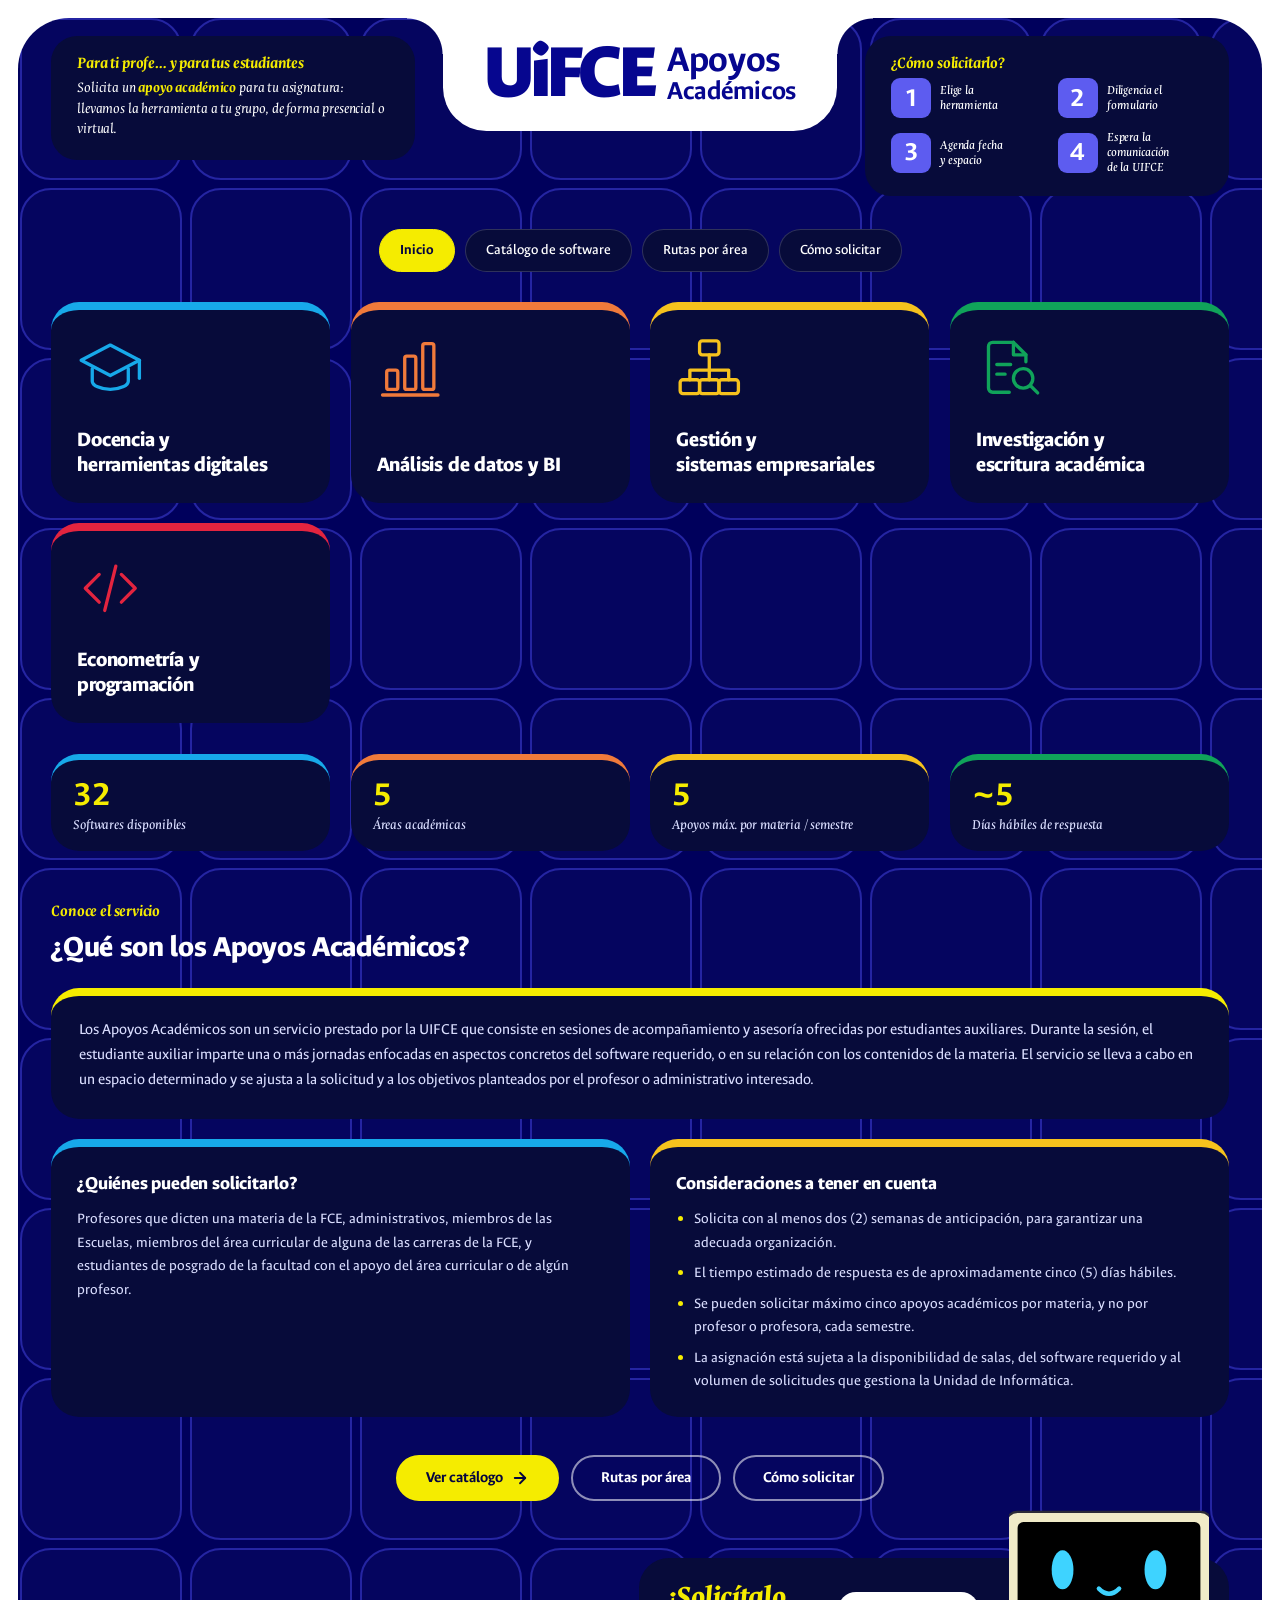
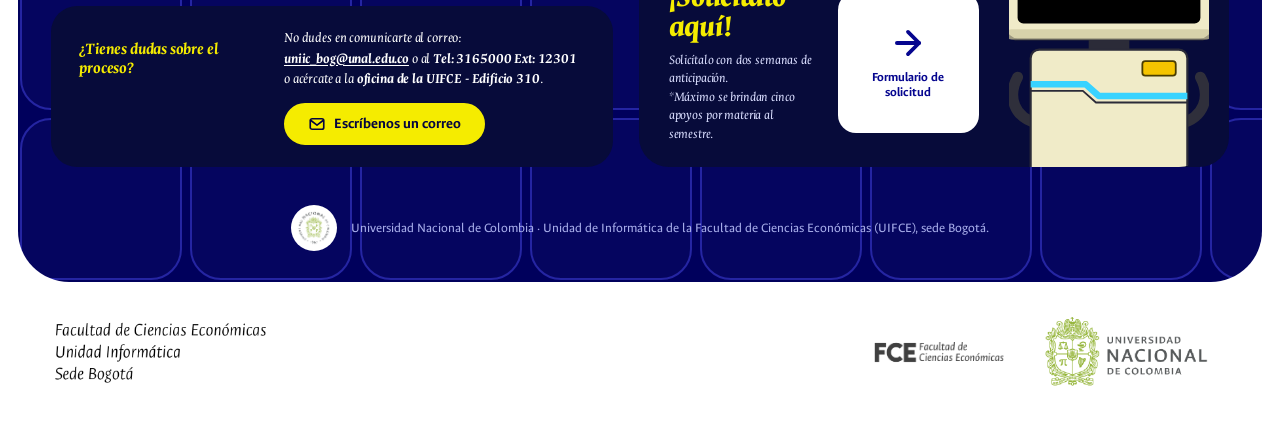
==== index.html @ 1bbcfcd6 "Categorías del inicio con iconos y pop up, y ajustes para celular - Inicio: tarjetas de categoría so" ====
<!DOCTYPE html>
<html lang="es">
<head>
<meta charset="UTF-8">
<meta name="viewport" content="width=device-width, initial-scale=1.0">
<title>Apoyos Académicos — UIFCE</title>
<meta name="description" content="Sesiones de acompañamiento y asesoría en software para el desarrollo de clases, ofrecidas por la Unidad de Informática de la Facultad de Ciencias Económicas (UIFCE).">
<meta name="theme-color" content="#00005c">
<link rel="preconnect" href="https://fonts.googleapis.com">
<link rel="preconnect" href="https://fonts.gstatic.com" crossorigin>
<link href="https://fonts.googleapis.com/css2?family=Ancizar+Sans:ital,wght@0,100..900;1,100..900&family=Ancizar+Serif:ital,wght@1,300..900&display=swap" rel="stylesheet">
<link rel="stylesheet" href="styles.css">
</head>
<body>
<div class="poster">

  <header class="poster-top">
    <div class="top-card">
      <p class="kicker">Para ti profe… y para tus estudiantes</p>
      <p class="top-text">Solicita un <strong>apoyo académico</strong> para tu asignatura: llevamos la herramienta a tu grupo, de forma presencial o virtual.</p>
    </div>
    <a class="logo-tab" href="index.html" aria-label="UiFCE — Apoyos Académicos, ir al inicio">
      <span class="tab-face tab-title"><span class="logo-mark">UiFCE</span><span class="logo-sub"><span>Apoyos</span><span>Académicos</span></span></span>
      <span class="tab-face tab-official" role="img" aria-label="Logo oficial de la UIFCE: Unidad de Informática de la Facultad de Ciencias Económicas"></span>
    </a>
    <div class="top-card">
      <p class="kicker">¿Cómo solicitarlo?</p>
      <ol class="mini-steps">
        <li><span class="step-chip">1</span><span>Elige la<br>herramienta</span></li>
        <li><span class="step-chip">2</span><span>Diligencia el<br>formulario</span></li>
        <li><span class="step-chip">3</span><span>Agenda fecha<br>y espacio</span></li>
        <li><span class="step-chip">4</span><span>Espera la comunicación<br>de la UIFCE</span></li>
      </ol>
    </div>
  </header>

  <nav class="pill-nav" aria-label="Secciones del sitio">
    <a href="index.html" aria-current="page">Inicio</a>
    <a href="catalogo.html">Catálogo de software</a>
    <a href="rutas.html">Rutas por área</a>
    <a href="solicitar.html">Cómo solicitar</a>
  </nav>

  <main>

    <section class="area-grid" aria-label="Áreas académicas">
      <button type="button" class="area-card" data-area="Docencia y herramientas digitales" aria-haspopup="dialog" aria-controls="area-docencia-y-herramientas-digitales">
        <svg class="area-icon" viewBox="0 0 48 48" aria-hidden="true"><path d="M24 8 3 19l21 11 21-11L24 8Z"/><path d="M11 25v9c0 3 6 6 13 6s13-3 13-6v-9"/><path d="M45 19v13"/></svg>
        <h2>Docencia y herramientas digitales</h2>
      </button>
      <button type="button" class="area-card" data-area="Análisis de datos y BI" aria-haspopup="dialog" aria-controls="area-analisis-de-datos-y-bi">
        <svg class="area-icon" viewBox="0 0 48 48" aria-hidden="true"><rect x="7" y="26" width="8" height="14" rx="1.5"/><rect x="20" y="16" width="8" height="24" rx="1.5"/><rect x="33" y="7" width="8" height="33" rx="1.5"/><path d="M4 44h40"/></svg>
        <h2>Análisis de datos y BI</h2>
      </button>
      <button type="button" class="area-card" data-area="Gestión y sistemas empresariales" aria-haspopup="dialog" aria-controls="area-gestion-y-sistemas-empresariales">
        <svg class="area-icon" viewBox="0 0 48 48" aria-hidden="true"><rect x="17" y="5" width="14" height="10" rx="2"/><rect x="3" y="33" width="14" height="10" rx="2"/><rect x="17" y="33" width="14" height="10" rx="2"/><rect x="31" y="33" width="14" height="10" rx="2"/><path d="M24 15v18M10 33v-7h28v7"/></svg>
        <h2>Gestión y sistemas empresariales</h2>
      </button>
      <button type="button" class="area-card" data-area="Investigación y escritura académica" aria-haspopup="dialog" aria-controls="area-investigacion-y-escritura-academica">
        <svg class="area-icon" viewBox="0 0 48 48" aria-hidden="true"><path d="M27 6H12a3 3 0 0 0-3 3v30a3 3 0 0 0 3 3h12"/><path d="M27 6l9 9v5"/><path d="M27 6v9h9"/><path d="M15 22h10M15 29h6"/><circle cx="34" cy="32" r="7"/><path d="m39.5 37.5 5 5"/></svg>
        <h2>Investigación y escritura académica</h2>
      </button>
      <button type="button" class="area-card" data-area="Econometría y programación" aria-haspopup="dialog" aria-controls="area-econometria-y-programacion">
        <svg class="area-icon" viewBox="0 0 48 48" aria-hidden="true"><path d="m16 14-10 10 10 10M32 14l10 10-10 10M28 8l-8 32"/></svg>
        <h2>Econometría y programación</h2>
      </button>
    </section>

    <dialog class="sw-dialog area-dialog" id="area-docencia-y-herramientas-digitales" data-area="Docencia y herramientas digitales" aria-labelledby="area-docencia-y-herramientas-digitales-t">
      <div class="dlg-head">
        <span class="dlg-logo"><svg class="area-icon" viewBox="0 0 48 48" aria-hidden="true"><path d="M24 8 3 19l21 11 21-11L24 8Z"/><path d="M11 25v9c0 3 6 6 13 6s13-3 13-6v-9"/><path d="M45 19v13"/></svg></span>
        <div class="dlg-title">
          <p class="kicker">8 softwares en esta área</p>
          <h2 class="card-title" id="area-docencia-y-herramientas-digitales-t">Docencia y herramientas digitales</h2>
        </div>
        <button type="button" class="dlg-close" aria-label="Cerrar">×</button>
      </div>
      <div class="dlg-body">
        <p class="card-desc">Plataformas para dictar clases, virtualizar contenidos, colaborar y usar la <strong>IA</strong> de forma responsable en tu docencia.</p>
        <p class="kicker dlg-sub">Apoyos que se dan en esta área</p>
        <ul class="dlg-logos">
          <li class="dlg-sw"><span class="dlg-sw-logo"><img src="assets/logos/moodle.svg" alt="" loading="lazy"></span><span class="dlg-sw-name">Moodle</span></li>
          <li class="dlg-sw"><span class="dlg-sw-logo"><img src="assets/logos/zoom.svg" alt="" loading="lazy"></span><span class="dlg-sw-name">Zoom</span></li>
          <li class="dlg-sw"><span class="dlg-sw-logo"><img src="assets/logos/teams.svg" alt="" loading="lazy"></span><span class="dlg-sw-name">Microsoft Teams</span></li>
          <li class="dlg-sw"><span class="dlg-sw-logo"><img src="assets/logos/gworkspace.svg" alt="" loading="lazy"></span><span class="dlg-sw-name">Google Workspace</span></li>
          <li class="dlg-sw"><span class="dlg-sw-logo"><img src="assets/logos/h5p.svg" alt="" loading="lazy"></span><span class="dlg-sw-name">H5P</span></li>
          <li class="dlg-sw"><span class="dlg-sw-logo"><img src="assets/logos/articulate.svg" alt="" loading="lazy"></span><span class="dlg-sw-name">Articulate</span></li>
          <li class="dlg-sw"><span class="dlg-sw-logo"><img src="assets/logos/mind-manager.svg" alt="" loading="lazy"></span><span class="dlg-sw-name">Mind Manager</span></li>
          <li class="dlg-sw"><span class="dlg-sw-logo"><img src="assets/logos/ia.svg" alt="" loading="lazy"></span><span class="dlg-sw-name">Inteligencia Artificial (IA)</span></li>
        </ul>
        <div class="dlg-actions">
          <a class="btn" href="catalogo.html#Docencia%20y%20herramientas%20digitales">Ver catálogo de software <svg viewBox="0 0 24 24" fill="none" stroke="currentColor" stroke-width="2.4" stroke-linecap="round" stroke-linejoin="round" aria-hidden="true"><line x1="5" y1="12" x2="19" y2="12"></line><polyline points="12 5 19 12 12 19"></polyline></svg></a>
        </div>
      </div>
    </dialog>
    <dialog class="sw-dialog area-dialog" id="area-analisis-de-datos-y-bi" data-area="Análisis de datos y BI" aria-labelledby="area-analisis-de-datos-y-bi-t">
      <div class="dlg-head">
        <span class="dlg-logo"><svg class="area-icon" viewBox="0 0 48 48" aria-hidden="true"><rect x="7" y="26" width="8" height="14" rx="1.5"/><rect x="20" y="16" width="8" height="24" rx="1.5"/><rect x="33" y="7" width="8" height="33" rx="1.5"/><path d="M4 44h40"/></svg></span>
        <div class="dlg-title">
          <p class="kicker">8 softwares en esta área</p>
          <h2 class="card-title" id="area-analisis-de-datos-y-bi-t">Análisis de datos y BI</h2>
        </div>
        <button type="button" class="dlg-close" aria-label="Cerrar">×</button>
      </div>
      <div class="dlg-body">
        <p class="card-desc">Hojas de cálculo, bases de datos y tableros de BI para que tus estudiantes trabajen y visualicen información económica.</p>
        <p class="kicker dlg-sub">Apoyos que se dan en esta área</p>
        <ul class="dlg-logos">
          <li class="dlg-sw"><span class="dlg-sw-logo"><img src="assets/logos/excel.svg" alt="" loading="lazy"></span><span class="dlg-sw-name">Excel</span></li>
          <li class="dlg-sw"><span class="dlg-sw-logo"><img src="assets/logos/google-sheets.svg" alt="" loading="lazy"></span><span class="dlg-sw-name">Google Sheets</span></li>
          <li class="dlg-sw"><span class="dlg-sw-logo"><img src="assets/logos/access.svg" alt="" loading="lazy"></span><span class="dlg-sw-name">Access</span></li>
          <li class="dlg-sw"><span class="dlg-sw-logo"><img src="assets/logos/mysql.svg" alt="" loading="lazy"></span><span class="dlg-sw-name">MySQL</span></li>
          <li class="dlg-sw"><span class="dlg-sw-logo"><img src="assets/logos/postgresql.svg" alt="" loading="lazy"></span><span class="dlg-sw-name">PostgreSQL</span></li>
          <li class="dlg-sw"><span class="dlg-sw-logo"><img src="assets/logos/powerbi.svg" alt="" loading="lazy"></span><span class="dlg-sw-name">Power BI</span></li>
          <li class="dlg-sw"><span class="dlg-sw-logo"><img src="assets/logos/tableau.svg" alt="" loading="lazy"></span><span class="dlg-sw-name">Tableau</span></li>
          <li class="dlg-sw"><span class="dlg-sw-logo"><img src="assets/logos/looker.svg" alt="" loading="lazy"></span><span class="dlg-sw-name">Looker Studio</span></li>
        </ul>
        <div class="dlg-actions">
          <a class="btn" href="catalogo.html#An%C3%A1lisis%20de%20datos%20y%20BI">Ver catálogo de software <svg viewBox="0 0 24 24" fill="none" stroke="currentColor" stroke-width="2.4" stroke-linecap="round" stroke-linejoin="round" aria-hidden="true"><line x1="5" y1="12" x2="19" y2="12"></line><polyline points="12 5 19 12 12 19"></polyline></svg></a>
        </div>
      </div>
    </dialog>
    <dialog class="sw-dialog area-dialog" id="area-gestion-y-sistemas-empresariales" data-area="Gestión y sistemas empresariales" aria-labelledby="area-gestion-y-sistemas-empresariales-t">
      <div class="dlg-head">
        <span class="dlg-logo"><svg class="area-icon" viewBox="0 0 48 48" aria-hidden="true"><rect x="17" y="5" width="14" height="10" rx="2"/><rect x="3" y="33" width="14" height="10" rx="2"/><rect x="17" y="33" width="14" height="10" rx="2"/><rect x="31" y="33" width="14" height="10" rx="2"/><path d="M24 15v18M10 33v-7h28v7"/></svg></span>
        <div class="dlg-title">
          <p class="kicker">6 softwares en esta área</p>
          <h2 class="card-title" id="area-gestion-y-sistemas-empresariales-t">Gestión y sistemas empresariales</h2>
        </div>
        <button type="button" class="dlg-close" aria-label="Cerrar">×</button>
      </div>
      <div class="dlg-body">
        <p class="card-desc">Software contable, ERP y de procesos para llevar a la práctica tus clases de administración, contabilidad y gestión.</p>
        <p class="kicker dlg-sub">Apoyos que se dan en esta área</p>
        <ul class="dlg-logos">
          <li class="dlg-sw"><span class="dlg-sw-logo"><img src="assets/logos/odoo.svg" alt="" loading="lazy"></span><span class="dlg-sw-name">Odoo</span></li>
          <li class="dlg-sw"><span class="dlg-sw-logo"><img src="assets/logos/sap.svg" alt="" loading="lazy"></span><span class="dlg-sw-name">SAP</span></li>
          <li class="dlg-sw"><span class="dlg-sw-logo"><img src="assets/logos/siigo.svg" alt="" loading="lazy"></span><span class="dlg-sw-name">Siigo</span></li>
          <li class="dlg-sw"><span class="dlg-sw-logo"><img src="assets/logos/world-office.svg" alt="" loading="lazy"></span><span class="dlg-sw-name">World Office</span></li>
          <li class="dlg-sw"><span class="dlg-sw-logo"><img src="assets/logos/bizagi.svg" alt="" loading="lazy"></span><span class="dlg-sw-name">Bizagi</span></li>
          <li class="dlg-sw"><span class="dlg-sw-logo"><img src="assets/logos/trello.svg" alt="" loading="lazy"></span><span class="dlg-sw-name">Trello</span></li>
        </ul>
        <div class="dlg-actions">
          <a class="btn" href="catalogo.html#Gesti%C3%B3n%20y%20sistemas%20empresariales">Ver catálogo de software <svg viewBox="0 0 24 24" fill="none" stroke="currentColor" stroke-width="2.4" stroke-linecap="round" stroke-linejoin="round" aria-hidden="true"><line x1="5" y1="12" x2="19" y2="12"></line><polyline points="12 5 19 12 12 19"></polyline></svg></a>
        </div>
      </div>
    </dialog>
    <dialog class="sw-dialog area-dialog" id="area-investigacion-y-escritura-academica" data-area="Investigación y escritura académica" aria-labelledby="area-investigacion-y-escritura-academica-t">
      <div class="dlg-head">
        <span class="dlg-logo"><svg class="area-icon" viewBox="0 0 48 48" aria-hidden="true"><path d="M27 6H12a3 3 0 0 0-3 3v30a3 3 0 0 0 3 3h12"/><path d="M27 6l9 9v5"/><path d="M27 6v9h9"/><path d="M15 22h10M15 29h6"/><circle cx="34" cy="32" r="7"/><path d="m39.5 37.5 5 5"/></svg></span>
        <div class="dlg-title">
          <p class="kicker">6 softwares en esta área</p>
          <h2 class="card-title" id="area-investigacion-y-escritura-academica-t">Investigación y escritura académica</h2>
        </div>
        <button type="button" class="dlg-close" aria-label="Cerrar">×</button>
      </div>
      <div class="dlg-body">
        <p class="card-desc">Herramientas para redactar, referenciar y analizar información cualitativa o espacial en tus investigaciones y en las tesis que diriges.</p>
        <p class="kicker dlg-sub">Apoyos que se dan en esta área</p>
        <ul class="dlg-logos">
          <li class="dlg-sw"><span class="dlg-sw-logo"><img src="assets/logos/word.svg" alt="" loading="lazy"></span><span class="dlg-sw-name">Word</span></li>
          <li class="dlg-sw"><span class="dlg-sw-logo"><img src="assets/logos/latex.svg" alt="" loading="lazy"></span><span class="dlg-sw-name">LaTeX</span></li>
          <li class="dlg-sw"><span class="dlg-sw-logo"><img src="assets/logos/zotero.svg" alt="" loading="lazy"></span><span class="dlg-sw-name">Zotero</span></li>
          <li class="dlg-sw"><span class="dlg-sw-logo"><img src="assets/logos/mendeley.svg" alt="" loading="lazy"></span><span class="dlg-sw-name">Mendeley</span></li>
          <li class="dlg-sw"><span class="dlg-sw-logo"><img src="assets/logos/nvivo.svg" alt="" loading="lazy"></span><span class="dlg-sw-name">NVivo</span></li>
          <li class="dlg-sw"><span class="dlg-sw-logo"><img src="assets/logos/qgis.svg" alt="" loading="lazy"></span><span class="dlg-sw-name">QGIS</span></li>
        </ul>
        <div class="dlg-actions">
          <a class="btn" href="catalogo.html#Investigaci%C3%B3n%20y%20escritura%20acad%C3%A9mica">Ver catálogo de software <svg viewBox="0 0 24 24" fill="none" stroke="currentColor" stroke-width="2.4" stroke-linecap="round" stroke-linejoin="round" aria-hidden="true"><line x1="5" y1="12" x2="19" y2="12"></line><polyline points="12 5 19 12 12 19"></polyline></svg></a>
        </div>
      </div>
    </dialog>
    <dialog class="sw-dialog area-dialog" id="area-econometria-y-programacion" data-area="Econometría y programación" aria-labelledby="area-econometria-y-programacion-t">
      <div class="dlg-head">
        <span class="dlg-logo"><svg class="area-icon" viewBox="0 0 48 48" aria-hidden="true"><path d="m16 14-10 10 10 10M32 14l10 10-10 10M28 8l-8 32"/></svg></span>
        <div class="dlg-title">
          <p class="kicker">4 softwares en esta área</p>
          <h2 class="card-title" id="area-econometria-y-programacion-t">Econometría y programación</h2>
        </div>
        <button type="button" class="dlg-close" aria-label="Cerrar">×</button>
      </div>
      <div class="dlg-body">
        <p class="card-desc">Lenguajes y paquetes estadísticos para llevar la econometría, la modelación y la ciencia de datos a tus cursos.</p>
        <p class="kicker dlg-sub">Apoyos que se dan en esta área</p>
        <ul class="dlg-logos">
          <li class="dlg-sw"><span class="dlg-sw-logo"><img src="assets/logos/python.svg" alt="" loading="lazy"></span><span class="dlg-sw-name">Python</span></li>
          <li class="dlg-sw"><span class="dlg-sw-logo"><img src="assets/logos/rstudio.svg" alt="" loading="lazy"></span><span class="dlg-sw-name">RStudio (R)</span></li>
          <li class="dlg-sw"><span class="dlg-sw-logo"><img src="assets/logos/stata.svg" alt="" loading="lazy"></span><span class="dlg-sw-name">STATA</span></li>
          <li class="dlg-sw"><span class="dlg-sw-logo"><img src="assets/logos/matlab.png" alt="" loading="lazy"></span><span class="dlg-sw-name">MATLAB</span></li>
        </ul>
        <div class="dlg-actions">
          <a class="btn" href="catalogo.html#Econometr%C3%ADa%20y%20programaci%C3%B3n">Ver catálogo de software <svg viewBox="0 0 24 24" fill="none" stroke="currentColor" stroke-width="2.4" stroke-linecap="round" stroke-linejoin="round" aria-hidden="true"><line x1="5" y1="12" x2="19" y2="12"></line><polyline points="12 5 19 12 12 19"></polyline></svg></a>
        </div>
      </div>
    </dialog>

    <section class="stats" aria-label="Resumen de los Apoyos Académicos">
      <div class="stat"><span class="stat-value">32</span><span class="stat-label">Softwares disponibles</span></div>
      <div class="stat"><span class="stat-value">5</span><span class="stat-label">Áreas académicas</span></div>
      <div class="stat"><span class="stat-value">5</span><span class="stat-label">Apoyos máx. por materia / semestre</span></div>
      <div class="stat"><span class="stat-value">~5</span><span class="stat-label">Días hábiles de respuesta</span></div>
    </section>

    <section class="info-section" aria-label="Qué son los Apoyos Académicos">
      <p class="kicker">Conoce el servicio</p>
      <h2>¿Qué son los Apoyos Académicos?</h2>
      <div class="card info-lead">
        <p>Los Apoyos Académicos son un servicio prestado por la UIFCE que consiste en sesiones de acompañamiento y asesoría ofrecidas por estudiantes auxiliares. Durante la sesión, el estudiante auxiliar imparte una o más jornadas enfocadas en aspectos concretos del software requerido, o en su relación con los contenidos de la materia. El servicio se lleva a cabo en un espacio determinado y se ajusta a la solicitud y a los objetivos planteados por el profesor o administrativo interesado.</p>
      </div>

      <div class="info-grid">
        <div class="info-card">
          <h3>¿Quiénes pueden solicitarlo?</h3>
          <p>Profesores que dicten una materia de la FCE, administrativos, miembros de las Escuelas, miembros del área curricular de alguna de las carreras de la FCE, y estudiantes de posgrado de la facultad con el apoyo del área curricular o de algún profesor.</p>
        </div>
        <div class="info-card warn">
          <h3>Consideraciones a tener en cuenta</h3>
          <ul>
            <li>Solicita con al menos dos (2) semanas de anticipación, para garantizar una adecuada organización.</li>
            <li>El tiempo estimado de respuesta es de aproximadamente cinco (5) días hábiles.</li>
            <li>Se pueden solicitar máximo cinco apoyos académicos por materia, y no por profesor o profesora, cada semestre.</li>
            <li>La asignación está sujeta a la disponibilidad de salas, del software requerido y al volumen de solicitudes que gestiona la Unidad de Informática.</li>
          </ul>
        </div>
      </div>
    </section>

    <div class="cta-row">
      <a class="btn" href="catalogo.html">Ver catálogo <svg viewBox="0 0 24 24" fill="none" stroke="currentColor" stroke-width="2.4" stroke-linecap="round" stroke-linejoin="round" aria-hidden="true"><line x1="5" y1="12" x2="19" y2="12"></line><polyline points="12 5 19 12 12 19"></polyline></svg></a>
      <a class="btn ghost" href="rutas.html">Rutas por área</a>
      <a class="btn ghost" href="solicitar.html">Cómo solicitar</a>
    </div>

  </main>

  <section class="poster-bottom" aria-label="Contacto y solicitud">
    <div class="help-card">
      <p class="kicker">¿Tienes dudas sobre el proceso?</p>
      <p class="help-text">No dudes en comunicarte al correo: <strong><a href="mailto:uniic_bog@unal.edu.co?subject=Apoyos%20Acad%C3%A9micos%20(AA)%20-%20Consulta">uniic_bog@unal.edu.co</a></strong> o al <strong>Tel: 3165000 Ext: 12301</strong> o acércate a la <strong>oficina de la UIFCE - Edificio 310</strong>.</p>
      <a class="btn help-mail" href="mailto:uniic_bog@unal.edu.co?subject=Apoyos%20Acad%C3%A9micos%20(AA)%20-%20Consulta"><svg viewBox="0 0 24 24" fill="none" stroke="currentColor" stroke-width="2.2" stroke-linecap="round" stroke-linejoin="round" aria-hidden="true"><rect x="3" y="5" width="18" height="14" rx="2.5"></rect><path d="m3.5 7 8.5 6.5L20.5 7"></path></svg>Escríbenos un correo</a>
    </div>
    <div class="cta-card">
      <div class="cta-copy">
        <p class="cta-title">¡Solicítalo aquí!</p>
        <p class="cta-text">Solicítalo con dos semanas de anticipación.<br>*Máximo se brindan cinco apoyos por materia al semestre.</p>
      </div>
      <a class="qr-box" href="https://forms.gle/RLfbg7KAtprvs5PY9" target="_blank" rel="noopener" aria-label="Abrir el formulario de solicitud de Apoyos Académicos"><svg viewBox="0 0 24 24" fill="none" stroke="currentColor" stroke-width="2.4" stroke-linecap="round" stroke-linejoin="round" aria-hidden="true"><line x1="5" y1="12" x2="19" y2="12"></line><polyline points="12 5 19 12 12 19"></polyline></svg><span>Formulario de solicitud</span></a>
      <div class="cta-robot" aria-hidden="true"><img src="assets/uifcito-cartelera.svg" alt=""></div>
    </div>
  </section>

  <footer class="panel-foot">
    <img src="assets/escudo-unal.png" alt="Escudo de la Universidad Nacional de Colombia">
    <p>Universidad Nacional de Colombia · Unidad de Informática de la Facultad de Ciencias Económicas (UIFCE), sede Bogotá.</p>
  </footer>

</div>

<img class="banner-institucional" src="assets/banner-institucional.svg" alt="UIFCE — Unidad de Informática, Facultad de Ciencias Económicas, Universidad Nacional de Colombia, sede Bogotá">

<script src="areas.js"></script>
</body>
</html>
---- styles.css ----
/* ============================================================
   UIFCE · Apoyos Académicos — línea gráfica de la cartelera
   Panel índigo con retícula de cuadros redondeados, tarjetas
   azul noche con borde superior de color por área, pestaña blanca
   con el logo UiFCE, textos amarillos en cursiva condensada y
   pasos numerados en cuadros violeta. Mascota Uifcito al pie.
   Tipografía: Ancizar Sans (texto, títulos, logo) y Ancizar Serif
   itálica (textos amarillos y de apoyo).
   ============================================================ */

:root {
  /* Paleta de la cartelera */
  --poster-bg: #00005c;
  --card: #070b3a;
  --card-hover: #0b1150;
  --line: rgba(255, 255, 255, 0.16);
  --yellow: #f5ec00;
  --step: #5d5cf0;
  --logo: #06068f;
  --text: #ffffff;
  --text-soft: #dadeff;
  --text-muted: #a5abe8;

  /* Un color por área académica (borde superior de cada tarjeta) */
  --c-docencia: #17a9ea;
  --c-analisis: #f07a3b;
  --c-gestion: #f6c21d;
  --c-investigacion: #10a35a;
  --c-econometria: #e3243f;

  --radius-card: 28px;
  --radius-md: 18px;
  --radius-full: 999px;

  --ease-out-strong: cubic-bezier(0.23, 1, 0.32, 1);
  --font-brand: "Ancizar Sans", "Inter", system-ui, -apple-system, "Segoe UI", sans-serif;
  --font-accent: "Ancizar Serif", Georgia, serif;
  --gutter: clamp(8px, 1.4vw, 20px);
}

* { box-sizing: border-box; }

[hidden] { display: none !important; }

html, body {
  margin: 0;
  min-height: 100%;
  background: #fff;
  color: var(--text);
  font-family: var(--font-brand);
  font-size: 16px;
  line-height: 1.55;
  text-rendering: optimizeLegibility;
}

h1, h2, h3 {
  margin: 0;
  font-family: var(--font-brand);
  font-weight: 700;
  letter-spacing: 0;
  text-wrap: balance;
  color: var(--text);
}

p { margin: 0; }

a { color: var(--yellow); }

:focus-visible {
  outline: 3px solid var(--yellow);
  outline-offset: 3px;
}

@media (prefers-reduced-motion: reduce) {
  *, *::before, *::after {
    animation-duration: 0.01ms !important;
    transition-duration: 0.01ms !important;
    scroll-behavior: auto !important;
  }
}

/* ============================================================
   Panel (la "cartelera") con retícula de cuadros redondeados
   ============================================================ */

.poster {
  position: relative;
  width: min(1640px, 100% - 2 * var(--gutter));
  margin: var(--gutter) auto 0;
  padding: 0 clamp(16px, 2.6vw, 44px) clamp(20px, 2.4vw, 32px);
  border-radius: clamp(28px, 4vw, 60px);
  overflow: hidden;
  color: var(--text);
  background-color: var(--poster-bg);
  background-image: url("data:image/svg+xml,%3Csvg xmlns='http://www.w3.org/2000/svg' width='170' height='170'%3E%3Crect x='5' y='5' width='160' height='160' rx='30' fill='%23ffffff' fill-opacity='.02' stroke='%232d2db4' stroke-opacity='.8' stroke-width='2'/%3E%3C/svg%3E");
  background-position: -2px -4px;
}

.poster > main {
  position: relative;
}

/* ============================================================
   Franja superior: tarjeta · pestaña con logo · tarjeta
   ============================================================ */

.poster-top {
  display: grid;
  grid-template-columns: minmax(0, 1fr) auto minmax(0, 1fr);
  gap: clamp(16px, 2.2vw, 36px);
  align-items: start;
}

.top-card {
  margin-top: clamp(14px, 1.4vw, 22px);
  padding: 18px 26px 20px;
  background: var(--card);
  border-radius: 26px;
}

.kicker {
  margin: 0 0 6px;
  font-family: var(--font-accent);
  font-style: italic;
  font-weight: 600;
  font-size: clamp(1.25rem, 1.6vw, 1.55rem);
  line-height: 1.1;
  color: var(--yellow);
}

.top-text {
  font-family: var(--font-accent);
  font-style: italic;
  font-weight: 400;
  font-size: clamp(1.1rem, 1.35vw, 1.35rem);
  line-height: 1.25;
  color: var(--text);
}

.top-text strong {
  font-weight: 700;
  color: var(--yellow);
}

/* Pestaña blanca que cuelga del borde superior, con "orejas" cóncavas */
.logo-tab {
  position: relative;
  display: grid;
  padding: clamp(10px, 1.2vw, 18px) clamp(22px, 3.2vw, 52px) clamp(14px, 1.4vw, 20px);
  background: #fff;
  border-radius: 0 0 clamp(32px, 3.4vw, 52px) clamp(32px, 3.4vw, 52px);
  color: var(--logo);
  text-decoration: none;
}

/* La pestaña alterna entre el título y el logo oficial de la UIFCE */
.tab-face {
  grid-area: 1 / 1;
  display: flex;
  align-items: center;
  gap: clamp(8px, 1vw, 14px);
}

.tab-title { animation: tab-title 12s ease-in-out infinite; }

.tab-official {
  position: relative;
  opacity: 0;
  animation: tab-official 12s ease-in-out infinite;
}

.tab-official::before {
  content: "";
  position: absolute;
  inset: calc(-1 * clamp(6px, 0.9vw, 14px)) -8px calc(-1 * clamp(8px, 1vw, 16px));
  background: var(--logo);
  -webkit-mask: url("assets/logo-uifce.png") center / contain no-repeat;
  mask: url("assets/logo-uifce.png") center / contain no-repeat;
}

@keyframes tab-title {
  0%, 42% { opacity: 1; }
  50%, 92% { opacity: 0; }
  100% { opacity: 1; }
}

@keyframes tab-official {
  0%, 42% { opacity: 0; }
  50%, 92% { opacity: 1; }
  100% { opacity: 0; }
}

@media (prefers-reduced-motion: reduce) {
  .tab-title, .tab-official { animation: none !important; }
  .tab-official { opacity: 0; }
}

.logo-tab::before,
.logo-tab::after {
  content: "";
  position: absolute;
  top: 0;
  width: 36px;
  height: 36px;
  pointer-events: none;
}

.logo-tab::before {
  right: 100%;
  background: radial-gradient(circle at 0 100%, transparent 35px, #fff 36px);
}

.logo-tab::after {
  left: 100%;
  background: radial-gradient(circle at 100% 100%, transparent 35px, #fff 36px);
}

.logo-mark {
  font-family: var(--font-brand);
  font-weight: 700;
  font-size: clamp(3rem, 6.2vw, 6rem);
  line-height: 1;
  letter-spacing: -0.04em;
  -webkit-text-stroke: 0.03em currentColor;
}

.logo-sub {
  display: flex;
  flex-direction: column;
  font-family: var(--font-brand);
  font-weight: 600;
  line-height: 0.92;
  color: var(--logo);
}

.logo-sub span:first-child { font-size: clamp(1.9rem, 3.5vw, 3.3rem); }
.logo-sub span:last-child  { font-size: clamp(1.45rem, 2.7vw, 2.55rem); }

/* Mini pasos (¿Cómo solicitarlo?) */
.mini-steps {
  display: grid;
  grid-template-columns: repeat(2, minmax(0, 1fr));
  gap: 12px 22px;
  margin: 0;
  padding: 0;
  list-style: none;
}

.mini-steps li {
  display: flex;
  align-items: center;
  gap: 9px;
  font-family: var(--font-accent);
  font-style: italic;
  font-size: clamp(1rem, 1.2vw, 1.2rem);
  line-height: 1.1;
  color: var(--text);
}

.step-chip {
  flex: 0 0 auto;
  display: grid;
  place-items: center;
  width: 40px;
  height: 40px;
  border-radius: 9px;
  background: var(--step);
  color: #fff;
  font-family: var(--font-brand);
  font-style: normal;
  font-weight: 700;
  font-size: 1.7rem;
  line-height: 1;
}

/* ============================================================
   Navegación (pastillas)
   ============================================================ */

.pill-nav {
  display: flex;
  flex-wrap: wrap;
  justify-content: center;
  gap: 10px;
  margin: clamp(22px, 2.6vw, 36px) 0 clamp(22px, 2.4vw, 32px);
}

.pill-nav a {
  padding: 9px 20px;
  border: 1px solid var(--line);
  border-radius: var(--radius-full);
  background: var(--card);
  color: var(--text);
  font-size: 0.92rem;
  font-weight: 500;
  text-decoration: none;
  transition: border-color 0.15s var(--ease-out-strong), transform 0.15s var(--ease-out-strong), background-color 0.15s var(--ease-out-strong);
}

.pill-nav a:hover {
  border-color: var(--yellow);
  transform: translateY(-1px);
}

.pill-nav a[aria-current="page"] {
  background: var(--yellow);
  border-color: var(--yellow);
  color: #05053f;
  font-weight: 700;
}

/* ============================================================
   Tarjeta base: azul noche + borde superior de color
   ============================================================ */

.card,
.area-card,
.track,
.step,
.stat,
.info-card,
.page-head {
  position: relative;
  background: var(--card);
  color: var(--text);
  border-top: 8px solid var(--accent, var(--yellow));
  border-radius: var(--radius-card);
}

/* Acento por área académica (mismo orden y colores de la cartelera) */
[data-area="Docencia y herramientas digitales"]    { --accent: var(--c-docencia);      --accent-fg: #03102e; }
[data-area="Análisis de datos y BI"]               { --accent: var(--c-analisis);      --accent-fg: #240c00; }
[data-area="Gestión y sistemas empresariales"]     { --accent: var(--c-gestion);       --accent-fg: #2a2000; }
[data-area="Investigación y escritura académica"]  { --accent: var(--c-investigacion); --accent-fg: #021a0d; }
[data-area="Econometría y programación"]           { --accent: var(--c-econometria);   --accent-fg: #fff; }

/* ============================================================
   Encabezado de página interior
   ============================================================ */

.page-head {
  display: flex;
  flex-direction: column;
  gap: 8px;
  padding: 24px 30px 28px;
  margin-bottom: 26px;
}

.page-head h1 {
  font-size: clamp(1.8rem, 3.2vw, 2.7rem);
  line-height: 1.12;
}

.page-head .kicker { margin: 0; }

.page-head p:last-child {
  max-width: 78ch;
  color: var(--text-soft);
}

.page-head a { color: var(--yellow); text-underline-offset: 2px; }

/* ============================================================
   Tarjetas de área (inicio)
   ============================================================ */

.area-grid {
  display: grid;
  grid-template-columns: repeat(auto-fit, minmax(230px, 1fr));
  gap: clamp(14px, 1.6vw, 22px);
}

.area-card {
  display: flex;
  flex-direction: column;
  justify-content: space-between;
  gap: clamp(18px, 2vw, 28px);
  min-height: clamp(180px, 15vw, 230px);
  padding: 24px 26px 26px;
  border-right: 0;
  border-bottom: 0;
  border-left: 0;
  font: inherit;
  text-align: left;
  color: var(--text);
  cursor: pointer;
  transition: transform 0.2s var(--ease-out-strong), background-color 0.2s var(--ease-out-strong);
}

.area-card:hover {
  transform: translateY(-4px);
  background: var(--card-hover);
}

.area-card:active { transform: translateY(0) scale(0.99); }

.area-card h2 {
  font-size: clamp(1.3rem, 1.7vw, 1.6rem);
  line-height: 1.15;
}

/* Iconografía de cada área, en el color de su borde */
.area-icon {
  width: clamp(60px, 5.2vw, 76px);
  height: clamp(60px, 5.2vw, 76px);
  fill: none;
  stroke: var(--accent);
  stroke-width: 2.4;
  stroke-linecap: round;
  stroke-linejoin: round;
}

.area-dialog .dlg-logo {
  border-color: var(--accent);
}

.area-dialog .dlg-logo .area-icon {
  width: 100%;
  height: 100%;
}

.area-dialog .kicker { margin: 0 0 2px; }

/* Logos de los apoyos que se dan en la categoría */
.area-dialog .dlg-sub { margin: 8px 0 0; }

.dlg-logos {
  display: grid;
  grid-template-columns: repeat(auto-fill, minmax(92px, 1fr));
  gap: 14px 10px;
  margin: 0;
  padding: 0;
  list-style: none;
}

.dlg-sw {
  display: flex;
  flex-direction: column;
  align-items: center;
  gap: 6px;
  text-align: center;
}

.dlg-sw-logo {
  display: grid;
  place-items: center;
  width: 68px;
  height: 68px;
  padding: 10px;
  border: 4px solid var(--yellow);
  border-radius: 18px;
  background: var(--poster-bg);
}

.dlg-sw-logo img {
  max-width: 100%;
  max-height: 100%;
  object-fit: contain;
  border-radius: 10%;
}

.dlg-sw-name {
  font-size: 0.78rem;
  font-weight: 600;
  line-height: 1.15;
  color: var(--text-soft);
  text-wrap: balance;
}

/* ============================================================
   Cifras
   ============================================================ */

.stats {
  display: grid;
  grid-template-columns: repeat(4, 1fr);
  gap: clamp(14px, 1.6vw, 22px);
  margin-top: clamp(22px, 2.4vw, 34px);
}

.stat:nth-child(1) { --accent: var(--c-docencia); }
.stat:nth-child(2) { --accent: var(--c-analisis); }
.stat:nth-child(3) { --accent: var(--c-gestion); }
.stat:nth-child(4) { --accent: var(--c-investigacion); }

.stat {
  display: flex;
  flex-direction: column;
  gap: 2px;
  padding: 16px 22px 18px;
  border-top-width: 6px;
}

.stat-value {
  font-variant-numeric: tabular-nums;
  font-size: 2.2rem;
  font-weight: 700;
  line-height: 1.1;
  color: var(--yellow);
}

.stat-label {
  font-family: var(--font-accent);
  font-style: italic;
  font-size: 1.1rem;
  line-height: 1.15;
  color: var(--text-soft);
}

/* ============================================================
   Información (qué son / quiénes / consideraciones)
   ============================================================ */

.info-section {
  margin-top: clamp(34px, 4vw, 56px);
}

.info-section > .kicker { margin-bottom: 2px; }

.info-section > h2 {
  font-size: clamp(1.5rem, 2.4vw, 2rem);
  margin-bottom: 18px;
}

.info-lead {
  padding: 22px 28px 26px;
  max-width: none;
  color: var(--text-soft);
}

.info-grid {
  display: grid;
  grid-template-columns: repeat(auto-fit, minmax(min(300px, 100%), 1fr));
  gap: clamp(14px, 1.6vw, 22px);
  margin-top: clamp(14px, 1.6vw, 22px);
}

.info-card {
  padding: 22px 26px 24px;
}

.info-card:nth-child(1) { --accent: var(--c-docencia); }
.info-card.warn         { --accent: var(--c-gestion); }

.info-card h3 {
  margin-bottom: 8px;
  font-size: 1.2rem;
}

.info-card p,
.info-card ul {
  color: var(--text-soft);
  font-size: 0.95rem;
}

.info-card ul {
  margin: 0;
  padding-left: 18px;
  display: flex;
  flex-direction: column;
  gap: 7px;
}

.info-card li::marker { color: var(--yellow); }

.cta-row {
  display: flex;
  flex-wrap: wrap;
  justify-content: center;
  gap: 12px;
  margin-top: clamp(28px, 3vw, 44px);
}

/* ============================================================
   Botones (píldora)
   ============================================================ */

.btn,
.btn-pill {
  height: 46px;
  padding: 0 28px;
  display: inline-flex;
  align-items: center;
  justify-content: center;
  gap: 8px;
  border: 2px solid var(--yellow);
  border-radius: var(--radius-full);
  background: var(--yellow);
  color: #05053f;
  font-family: var(--font-brand);
  font-size: 1rem;
  font-weight: 700;
  text-decoration: none;
  white-space: nowrap;
  cursor: pointer;
  transition: transform 0.15s var(--ease-out-strong), background-color 0.15s ease, opacity 0.15s ease;
}

.btn:hover,
.btn-pill:hover:not(:disabled) {
  transform: translateY(-2px);
  background: #fff86a;
}

.btn:active,
.btn-pill:active:not(:disabled) { transform: scale(0.98); }

.btn.ghost {
  background: transparent;
  border-color: rgba(255, 255, 255, 0.55);
  color: var(--text);
}

.btn.ghost:hover {
  background: rgba(255, 255, 255, 0.08);
  border-color: var(--yellow);
}

.btn-pill:disabled {
  opacity: 0.45;
  cursor: not-allowed;
}

.btn svg,
.btn-pill svg {
  width: 18px;
  height: 18px;
  flex: 0 0 auto;
}

/* ============================================================
   Catálogo: filtros y tarjetas de software
   ============================================================ */

.toolbar {
  display: flex;
  flex-wrap: wrap;
  gap: 12px;
}

.toolbar input[type="search"],
.toolbar select {
  height: 46px;
  padding: 0 20px;
  border: 1px solid rgba(255, 255, 255, 0.35);
  border-radius: var(--radius-full);
  background: var(--card);
  color: var(--text);
  font-family: var(--font-brand);
  font-size: 0.95rem;
  transition: border-color 0.15s var(--ease-out-strong);
}

.toolbar input[type="search"]::placeholder { color: var(--text-muted); }

.toolbar input[type="search"]:hover,
.toolbar select:hover,
.toolbar input[type="search"]:focus,
.toolbar select:focus {
  border-color: var(--yellow);
}

.toolbar input[type="search"] { flex: 1 1 260px; }
.toolbar select { flex: 0 1 320px; }
.toolbar select option { background: var(--card); color: var(--text); }

.result-count {
  margin: 14px 4px 0;
  font-family: var(--font-accent);
  font-style: italic;
  font-size: 1.15rem;
  color: var(--text-soft);
}

/* Grupos por área + fichas cuadradas (marco amarillo, logo y nombre) */
.course-group + .course-group { margin-top: clamp(30px, 3.4vw, 48px); }

.group-title {
  margin: 22px 0 16px;
  font-size: clamp(1.3rem, 2vw, 1.7rem);
  line-height: 1.15;
}

.group-title::before {
  content: "";
  display: inline-block;
  margin-right: 12px;
  vertical-align: -1px;
  width: 16px;
  height: 16px;
  border-radius: 5px;
  background: var(--accent);
}

.group-count {
  font-family: var(--font-accent);
  font-style: italic;
  font-weight: 600;
  font-size: 1.2rem;
  color: var(--yellow);
}

.tile-grid {
  display: grid;
  grid-template-columns: repeat(auto-fill, minmax(190px, 1fr));
  gap: clamp(14px, 1.6vw, 22px);
}

.sw-tile {
  display: flex;
  flex-direction: column;
  align-items: center;
  justify-content: center;
  gap: clamp(6px, 0.9vw, 12px);
  width: 100%;
  aspect-ratio: 1;
  padding: clamp(8px, 1vw, 14px) clamp(8px, 1vw, 14px) clamp(12px, 1.4vw, 18px);
  border: clamp(8px, 1vw, 13px) solid var(--yellow);
  border-radius: clamp(24px, 2.6vw, 36px);
  background: var(--poster-bg);
  color: var(--text);
  font: inherit;
  cursor: pointer;
  transition: transform 0.2s var(--ease-out-strong), box-shadow 0.2s var(--ease-out-strong);
}

.sw-tile:hover {
  transform: translateY(-4px);
  box-shadow: 0 10px 26px rgba(245, 236, 0, 0.28);
}

.sw-tile:active { transform: scale(0.98); }

.sw-logo {
  flex: 1 1 0;
  min-height: 0;
  width: 100%;
  display: grid;
  place-items: center;
}

.sw-logo img {
  max-width: 62%;
  max-height: 100%;
  object-fit: contain;
  border-radius: 10%;
}

/* Logos apaisados (suite de iconos) */
.sw-logo img[src*="gworkspace"] { max-width: 88%; }

.sw-name {
  min-height: 2.2em;
  display: flex;
  align-items: center;
  justify-content: center;
  font-size: clamp(1rem, 1.45vw, 1.3rem);
  font-weight: 700;
  line-height: 1.1;
  text-align: center;
  text-wrap: balance;
}

/* Detalle del software (se abre al presionar la ficha) */
.sw-dialog {
  width: min(660px, calc(100% - 28px));
  max-height: min(88vh, 780px);
  padding: 0;
  border: 0;
  border-top: 8px solid var(--accent, var(--yellow));
  border-radius: var(--radius-card);
  background: var(--card);
  color: var(--text);
  overflow: auto;
}

.sw-dialog::backdrop {
  background: rgba(0, 0, 40, 0.74);
  backdrop-filter: blur(3px);
}

.dlg-head {
  display: flex;
  align-items: center;
  gap: 16px;
  padding: 20px 22px 12px 24px;
}

.dlg-logo {
  flex: 0 0 auto;
  display: grid;
  place-items: center;
  width: 78px;
  height: 78px;
  padding: 10px;
  border: 5px solid var(--yellow);
  border-radius: 20px;
  background: var(--poster-bg);
}

.dlg-logo img {
  max-width: 100%;
  max-height: 100%;
  object-fit: contain;
}

.dlg-title { flex: 1 1 auto; min-width: 0; }

.dlg-close {
  flex: 0 0 auto;
  align-self: flex-start;
  width: 40px;
  height: 40px;
  border: 1px solid var(--line);
  border-radius: 50%;
  background: transparent;
  color: var(--text);
  font-size: 1.6rem;
  line-height: 1;
  cursor: pointer;
  transition: border-color 0.15s ease, background-color 0.15s ease;
}

.dlg-close:hover {
  border-color: var(--yellow);
  background: rgba(255, 255, 255, 0.08);
}

.dlg-actions {
  display: flex;
  flex-wrap: wrap;
  align-items: center;
  gap: 10px 16px;
  margin-top: 8px;
  padding-top: 16px;
  border-top: 1px solid var(--line);
}

.dlg-note {
  font-family: var(--font-accent);
  font-style: italic;
  font-size: 0.95rem;
  color: var(--text-soft);
}

.dlg-body {
  display: flex;
  flex-direction: column;
  gap: 10px;
  padding: 4px 24px 26px;
}

.card-eyebrow {
  margin: 0;
  display: flex;
  flex-wrap: wrap;
  gap: 6px;
  align-items: center;
}

.area-tag {
  display: inline-flex;
  align-items: center;
  padding: 3px 12px;
  border-radius: var(--radius-full);
  background: var(--accent, var(--yellow));
  color: var(--accent-fg, #05053f);
  font-size: 0.73rem;
  font-weight: 700;
  letter-spacing: 0.01em;
}

.card-title {
  font-size: 1.5rem;
  line-height: 1.2;
}

.card-desc {
  margin-top: -2px;
  font-size: 0.92rem;
  color: var(--text-soft);
}

.card-meta {
  margin: 4px 0 0;
  padding-top: 12px;
  border-top: 1px solid var(--line);
  display: flex;
  flex-direction: column;
  gap: 10px;
}

.card-meta > div {
  display: flex;
  flex-direction: column;
  gap: 2px;
  font-size: 0.9rem;
}

.card-meta dt {
  font-family: var(--font-accent);
  font-style: italic;
  font-weight: 600;
  font-size: 1.08rem;
  line-height: 1.1;
  color: var(--yellow);
}

.card-meta dd {
  margin: 0;
  color: var(--text);
}

.no-results {
  margin-top: 28px;
  padding: 24px;
  text-align: center;
  color: var(--text-soft);
  background: var(--card);
  border-radius: var(--radius-card);
}

/* ============================================================
   Rutas por área
   ============================================================ */

.track-grid {
  display: grid;
  grid-template-columns: repeat(auto-fit, minmax(230px, 1fr));
  gap: clamp(14px, 1.6vw, 22px);
}

.track {
  padding: 22px 24px 26px;
}

.track-name {
  margin-bottom: 8px;
  font-size: clamp(1.3rem, 1.7vw, 1.6rem);
  line-height: 1.15;
}

.track-count {
  margin-left: 4px;
  font-family: var(--font-accent);
  font-style: italic;
  font-weight: 600;
  font-size: 1.15rem;
  color: var(--yellow);
}

.track-desc {
  margin-bottom: 14px;
  font-size: 0.95rem;
  line-height: 1.5;
  color: var(--text-soft);
}

.track ul {
  margin: 0;
  padding: 14px 0 0;
  border-top: 1px solid var(--line);
  list-style: none;
  display: flex;
  flex-direction: column;
  gap: 8px;
}

.track li {
  display: flex;
  align-items: center;
  gap: 10px;
  font-size: 0.97rem;
  color: var(--text);
}

.track ul.with-logos li::before { display: none; }

.mini-logo {
  flex: 0 0 auto;
  width: 36px;
  height: 26px;
  object-fit: contain;
}

.track li::before {
  content: "";
  flex: 0 0 auto;
  width: 9px;
  height: 9px;
  border-radius: 3px;
  background: var(--accent);
}

/* ============================================================
   Pasos (cómo solicitar)
   ============================================================ */

.steps {
  display: flex;
  flex-direction: column;
  gap: clamp(14px, 1.6vw, 20px);
}

.step {
  --accent: var(--step);
  display: flex;
  gap: 20px;
  padding: 22px 28px 24px;
}

.step-num {
  flex: 0 0 auto;
  display: grid;
  place-items: center;
  width: 48px;
  height: 48px;
  border-radius: 11px;
  background: var(--step);
  color: #fff;
  font-weight: 700;
  font-size: 1.8rem;
  line-height: 1;
}

.step-body h3 { font-size: 1.25rem; }

.step-body p {
  margin-top: 6px;
  font-size: 0.97rem;
  color: var(--text-soft);
}

.step-body ul {
  margin: 10px 0 0;
  padding-left: 18px;
  display: flex;
  flex-direction: column;
  gap: 5px;
  font-size: 0.95rem;
  color: var(--text-soft);
}

.step-body li::marker { color: var(--yellow); }

.step-body ul.two-col {
  display: block;
  columns: 2;
  column-gap: 28px;
}

.step-body ul.two-col li { margin-bottom: 5px; break-inside: avoid; }

.note {
  margin-top: clamp(20px, 2.4vw, 30px);
  padding: 18px 26px;
  border: 1px solid var(--line);
  border-radius: var(--radius-card);
  background: var(--card);
  font-family: var(--font-accent);
  font-style: italic;
  font-size: 1.15rem;
  line-height: 1.3;
  color: var(--text-soft);
}

/* ============================================================
   Pie de la cartelera: dudas + ¡Solicítalo aquí!
   ============================================================ */

.poster-bottom {
  display: grid;
  grid-template-columns: minmax(0, 1fr) minmax(0, 1.05fr);
  gap: clamp(16px, 2vw, 34px);
  align-items: end;
  margin-top: clamp(40px, 4.4vw, 72px);
}

.help-card {
  display: grid;
  grid-template-columns: clamp(150px, 14vw, 200px) minmax(0, 1fr);
  align-items: center;
  gap: 14px clamp(14px, 2vw, 30px);
  padding: 22px 28px;
  background: var(--card);
  border-radius: 26px;
}

.help-card .kicker {
  margin: 0;
}

.help-mail {
  grid-column: 2;
  justify-self: start;
  height: 42px;
  padding: 0 22px;
  font-size: 0.95rem;
}

.help-text {
  font-family: var(--font-accent);
  font-style: italic;
  font-size: clamp(1.05rem, 1.3vw, 1.3rem);
  line-height: 1.3;
  color: var(--text);
}

.help-text strong { font-weight: 700; font-style: normal; }

.help-text a { color: var(--text); text-underline-offset: 2px; }

.cta-card {
  position: relative;
  display: flex;
  align-items: center;
  gap: clamp(14px, 1.6vw, 24px);
  min-height: 190px;
  padding: 24px 250px 24px 30px;
  background: var(--card);
  border-radius: 30px;
}

.cta-copy { flex: 1 1 auto; min-width: 0; }

.cta-title {
  font-family: var(--font-accent);
  font-style: italic;
  font-weight: 700;
  font-size: clamp(2rem, 3vw, 2.8rem);
  line-height: 1;
  color: var(--yellow);
}

.cta-text {
  margin-top: 8px;
  font-family: var(--font-accent);
  font-style: italic;
  font-size: clamp(1rem, 1.15vw, 1.15rem);
  line-height: 1.25;
  color: var(--text-soft);
}

/* Recuadro blanco del QR: enlaza al formulario de solicitudes */
.qr-box {
  flex: 0 0 auto;
  display: flex;
  flex-direction: column;
  align-items: center;
  justify-content: center;
  gap: 8px;
  width: clamp(120px, 11vw, 160px);
  aspect-ratio: 1;
  padding: 10px;
  border-radius: 18px;
  background: #fff;
  color: var(--logo);
  font-size: 0.82rem;
  font-weight: 700;
  line-height: 1.2;
  text-align: center;
  text-decoration: none;
  transition: transform 0.2s var(--ease-out-strong);
}

.qr-box:hover { transform: scale(1.04); }

.qr-box svg {
  width: 38px;
  height: 38px;
}

.qr-box img {
  width: 100%;
  height: 100%;
  object-fit: contain;
}

/* Uifcito: la cabeza asoma sobre la tarjeta y el cuerpo queda recortado */
.cta-robot {
  position: absolute;
  right: 20px;
  top: -52px;
  bottom: 0;
  width: 200px;
  overflow: hidden;
  border-radius: 0 0 30px 0;
  pointer-events: none;
}

.cta-robot img {
  display: block;
  width: 100%;
  height: 100%;
}

/* Cierre institucional dentro del panel */
.panel-foot {
  display: flex;
  align-items: center;
  justify-content: center;
  gap: 14px;
  margin-top: clamp(26px, 3vw, 40px);
  color: var(--text-muted);
  font-size: 0.85rem;
  text-align: left;
}

.panel-foot img {
  flex: 0 0 auto;
  width: 46px;
  height: 46px;
  padding: 5px;
  border-radius: 50%;
  background: #fff;
  object-fit: contain;
}

.panel-foot a { color: var(--text-soft); }

.banner-institucional {
  display: block;
  width: min(1640px, 100% - 2 * var(--gutter));
  height: auto;
  margin: var(--gutter) auto;
}

/* ============================================================
   Pantalla de acceso
   ============================================================ */

.gate {
  position: relative;
  display: flex;
  justify-content: center;
  padding: clamp(34px, 5vw, 70px) 0 clamp(10px, 2vw, 24px);
}

.gate-card {
  --accent: var(--yellow);
  position: relative;
  width: min(100%, 640px);
  padding: 30px 34px 34px;
  display: flex;
  flex-direction: column;
  align-items: flex-start;
  gap: 12px;
}

.gate-card h1 {
  font-size: clamp(1.7rem, 3vw, 2.3rem);
  line-height: 1.12;
}

.gate-card .kicker { margin: 0; }

.gate-card .body-text {
  max-width: 52ch;
  color: var(--text-soft);
}

.consent {
  width: 100%;
  margin-top: 6px;
  display: flex;
  align-items: flex-start;
  gap: 10px;
  text-align: left;
}

.consent input[type="checkbox"] {
  flex: 0 0 auto;
  width: 18px;
  height: 18px;
  margin-top: 3px;
  accent-color: var(--yellow);
}

.consent label {
  font-size: 0.9rem;
  color: var(--text-soft);
}

.gate-robot {
  display: none;
}

@media (min-width: 1100px) {
  .gate-robot {
    display: block;
    position: absolute;
    right: calc(50% - 320px - 190px);
    bottom: -24px;
    width: 170px;
    height: 220px;
    overflow: hidden;
    pointer-events: none;
  }

  .gate-robot img { display: block; width: 100%; height: 100%; }
}

/* ============================================================
   Responsive
   ============================================================ */

@media (max-width: 1080px) {
  .poster-top { grid-template-columns: 1fr; }
  .mini-steps { grid-template-columns: repeat(4, minmax(0, 1fr)); }
  .logo-tab { order: -1; justify-self: center; }
  .top-card { margin-top: 0; }
  .poster-bottom { grid-template-columns: 1fr; gap: 64px; }
  .stats { grid-template-columns: repeat(2, 1fr); }
}

@media (max-width: 640px) {
  .poster { padding-left: 14px; padding-right: 14px; }
  .logo-tab::before, .logo-tab::after { display: none; }
  .mini-steps { grid-template-columns: repeat(2, minmax(0, 1fr)); }
  .top-card { padding: 16px 20px 18px; }
  .page-head { padding: 20px 22px 24px; }
  .step { flex-direction: column; gap: 12px; padding: 20px 22px 22px; }
  .step-body ul.two-col { columns: 1; }
  .help-card { grid-template-columns: 1fr; gap: 10px; }
  .help-mail { grid-column: 1; }
  .cta-card { flex-direction: column; align-items: flex-start; padding: 24px 24px 150px; }
  .cta-robot { right: 12px; width: 150px; top: auto; height: 190px; border-radius: 0 0 30px 0; }
  .qr-box { width: 130px; }
  .panel-foot { flex-direction: column; text-align: center; }
  .gate-card { padding: 24px 22px 28px; }
  .tile-grid { grid-template-columns: repeat(2, 1fr); gap: 12px; }
  .sw-name { font-size: 0.95rem; }
  .dlg-head { padding: 16px 16px 8px; gap: 12px; }
  .dlg-logo { width: 60px; height: 60px; border-width: 4px; }
  .dlg-body { padding: 4px 16px 22px; }
  .area-tag { border-radius: 12px; line-height: 1.25; }

  /* Tarjetas de área compactas: icono a la izquierda y nombre a la derecha */
  .area-grid { gap: 12px; }
  .area-card { flex-direction: row; align-items: center; justify-content: flex-start; gap: 18px; min-height: 0; padding: 18px 20px; }
  .area-icon { flex: 0 0 auto; width: 52px; height: 52px; }
}

/* ============================================================
   Tipografía — Ancizar Sans + Ancizar Serif itálica
   ============================================================ */

h1, h2, h3 { font-weight: 800; letter-spacing: -0.01em; }

/* Logo de la pestaña: peso máximo en lugar del trazo artificial */
.logo-mark { font-weight: 900; -webkit-text-stroke: 0; letter-spacing: -0.045em; }
.logo-sub { font-family: var(--font-brand); font-weight: 700; line-height: 0.95; letter-spacing: -0.02em; }
.logo-sub span:first-child { font-size: clamp(1.6rem, 3vw, 2.9rem); }
.logo-sub span:last-child  { font-size: clamp(1.15rem, 2.15vw, 2.05rem); }

/* Textos de apoyo de la cartelera: cursiva en la misma familia */
.kicker, .top-text, .mini-steps li, .stat-label, .help-text,
.cta-title, .cta-text, .note, .result-count, .card-meta dt, .group-count, .track-count {
  font-family: var(--font-accent);
  font-style: italic;
  letter-spacing: -0.01em;
}

.kicker { font-weight: 700; font-size: clamp(1.05rem, 1.3vw, 1.3rem); }
.top-text { font-weight: 400; font-size: clamp(0.95rem, 1.1vw, 1.1rem); line-height: 1.35; }
.top-text strong { font-weight: 700; }
.mini-steps li { font-weight: 500; font-size: clamp(0.82rem, 0.95vw, 0.95rem); line-height: 1.15; }
.stat-label { font-weight: 500; font-size: 0.9rem; }
.help-text { font-weight: 400; font-size: clamp(0.9rem, 1.05vw, 1.02rem); line-height: 1.4; }
.help-text strong { font-weight: 700; font-style: italic; }
.cta-title { font-weight: 800; font-size: clamp(1.6rem, 2.4vw, 2.3rem); }
.cta-text { font-weight: 400; font-size: clamp(0.85rem, 0.95vw, 0.95rem); line-height: 1.35; }
.note { font-weight: 500; font-size: 1rem; }
.result-count { font-size: 1rem; }
.card-meta dt { font-weight: 700; font-size: 0.95rem; }
.group-count, .track-count { font-weight: 700; font-size: 1rem; }
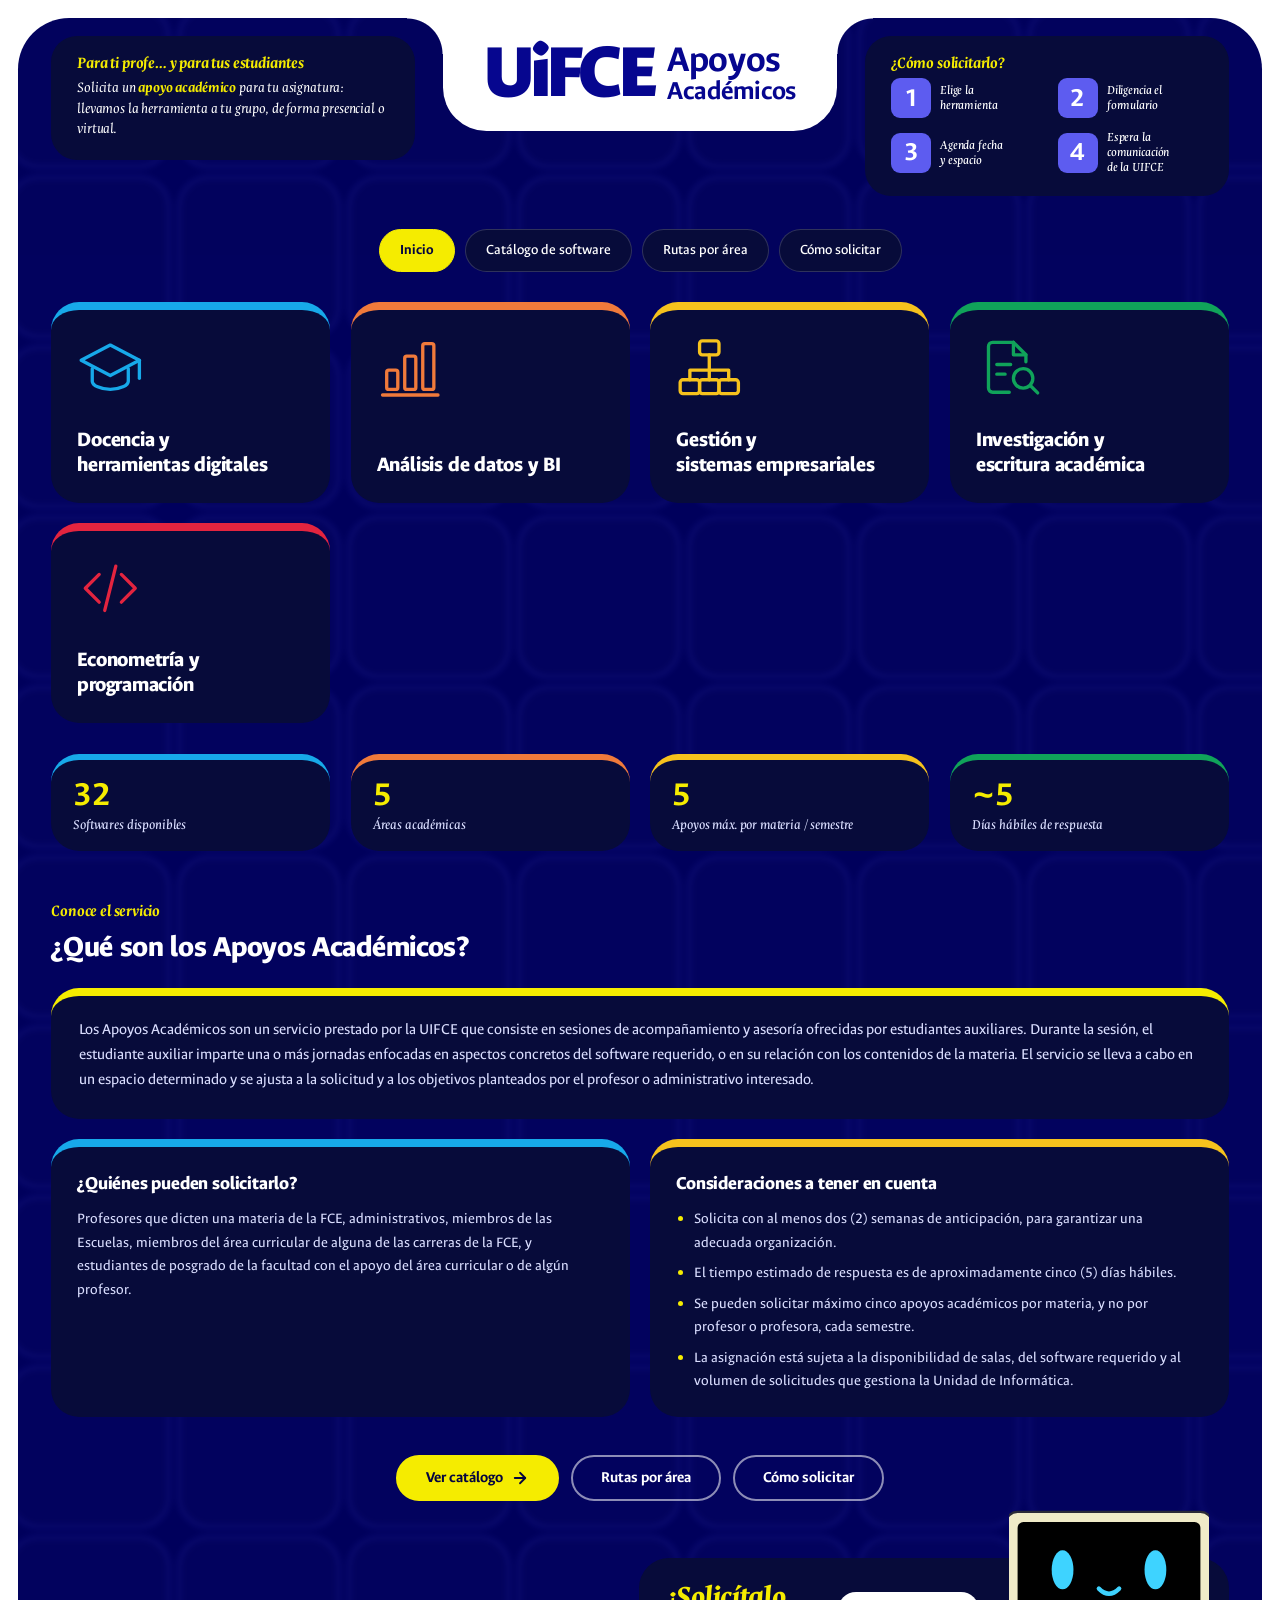
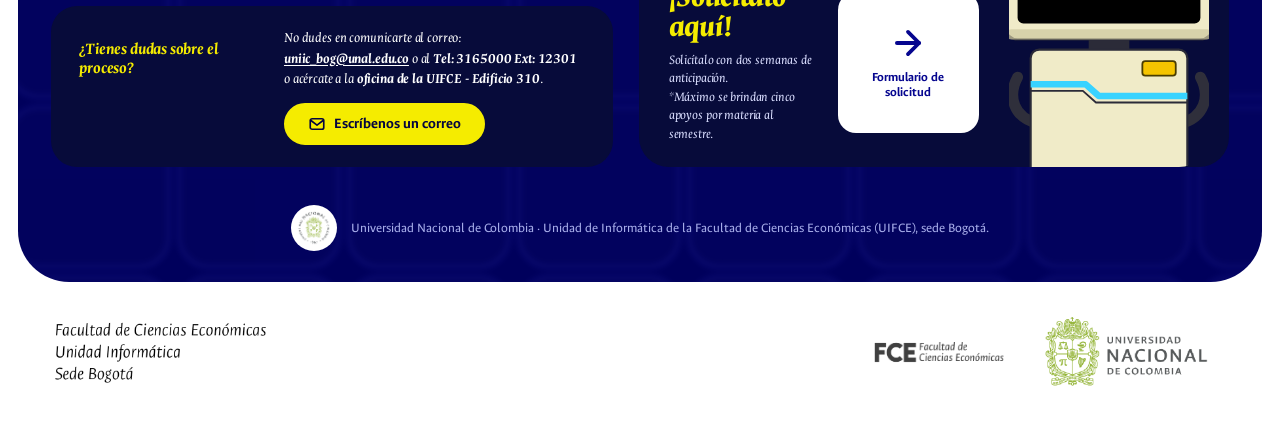
==== commit f62ded10: "Icono de la pestaña del navegador: AA de Apoyos Académicos - favicon.svg y apple-touch-icon.png (180" ====
--- a/index.html
+++ b/index.html
@@ -6,6 +6,9 @@
 <title>Apoyos Académicos — UIFCE</title>
 <meta name="description" content="Sesiones de acompañamiento y asesoría en software para el desarrollo de clases, ofrecidas por la Unidad de Informática de la Facultad de Ciencias Económicas (UIFCE).">
 <meta name="theme-color" content="#00005c">
+<link rel="icon" href="favicon.svg" type="image/svg+xml">
+<link rel="icon" href="apple-touch-icon.png" sizes="180x180" type="image/png">
+<link rel="apple-touch-icon" href="apple-touch-icon.png">
 <link rel="preconnect" href="https://fonts.googleapis.com">
 <link rel="preconnect" href="https://fonts.gstatic.com" crossorigin>
 <link href="https://fonts.googleapis.com/css2?family=Ancizar+Sans:ital,wght@0,100..900;1,100..900&family=Ancizar+Serif:ital,wght@1,300..900&display=swap" rel="stylesheet">
--- a/styles.css
+++ b/styles.css
@@ -92,12 +92,24 @@
   overflow: hidden;
   color: var(--text);
   background-color: var(--poster-bg);
+}
+
+/* Retícula de fondo: capa propia, desenfocada y atenuada para reducir carga visual */
+.poster::before {
+  content: "";
+  position: absolute;
+  inset: -12px;
+  z-index: 0;
   background-image: url("data:image/svg+xml,%3Csvg xmlns='http://www.w3.org/2000/svg' width='170' height='170'%3E%3Crect x='5' y='5' width='160' height='160' rx='30' fill='%23ffffff' fill-opacity='.02' stroke='%232d2db4' stroke-opacity='.8' stroke-width='2'/%3E%3C/svg%3E");
   background-position: -2px -4px;
-}
-
-.poster > main {
+  filter: blur(3px);
+  opacity: 0.55;
+  pointer-events: none;
+}
+
+.poster > * {
   position: relative;
+  z-index: 1;
 }
 
 /* ============================================================
@@ -673,21 +685,39 @@
 }
 
 /* Grupos por área + fichas cuadradas (marco amarillo, logo y nombre) */
-.course-group + .course-group { margin-top: clamp(30px, 3.4vw, 48px); }
+.course-group + .course-group { margin-top: 14px; }
+
+.group-summary {
+  display: flex;
+  align-items: center;
+  justify-content: space-between;
+  gap: 16px;
+  padding: 16px 24px;
+  background: var(--card);
+  border-top: 6px solid var(--accent);
+  border-radius: 24px;
+  list-style: none;
+  cursor: pointer;
+  transition: background-color 0.2s var(--ease-out-strong);
+}
+
+.group-summary::-webkit-details-marker { display: none; }
+
+.group-summary:hover { background: var(--card-hover); }
 
 .group-title {
-  margin: 22px 0 16px;
-  font-size: clamp(1.3rem, 2vw, 1.7rem);
+  margin: 0;
+  font-size: clamp(1.15rem, 1.8vw, 1.5rem);
   line-height: 1.15;
 }
 
 .group-title::before {
   content: "";
   display: inline-block;
+  width: 16px;
+  height: 16px;
   margin-right: 12px;
   vertical-align: -1px;
-  width: 16px;
-  height: 16px;
   border-radius: 5px;
   background: var(--accent);
 }
@@ -699,6 +729,23 @@
   font-size: 1.2rem;
   color: var(--yellow);
 }
+
+.group-chevron {
+  flex: 0 0 auto;
+  width: 12px;
+  height: 12px;
+  margin-right: 6px;
+  border-right: 3px solid var(--yellow);
+  border-bottom: 3px solid var(--yellow);
+  transform: rotate(45deg) translate(-3px, -3px);
+  transition: transform 0.2s var(--ease-out-strong);
+}
+
+.course-group[open] > .group-summary .group-chevron {
+  transform: rotate(-135deg) translate(-3px, -3px);
+}
+
+.course-group[open] > .tile-grid { margin-top: 18px; margin-bottom: 8px; }
 
 .tile-grid {
   display: grid;
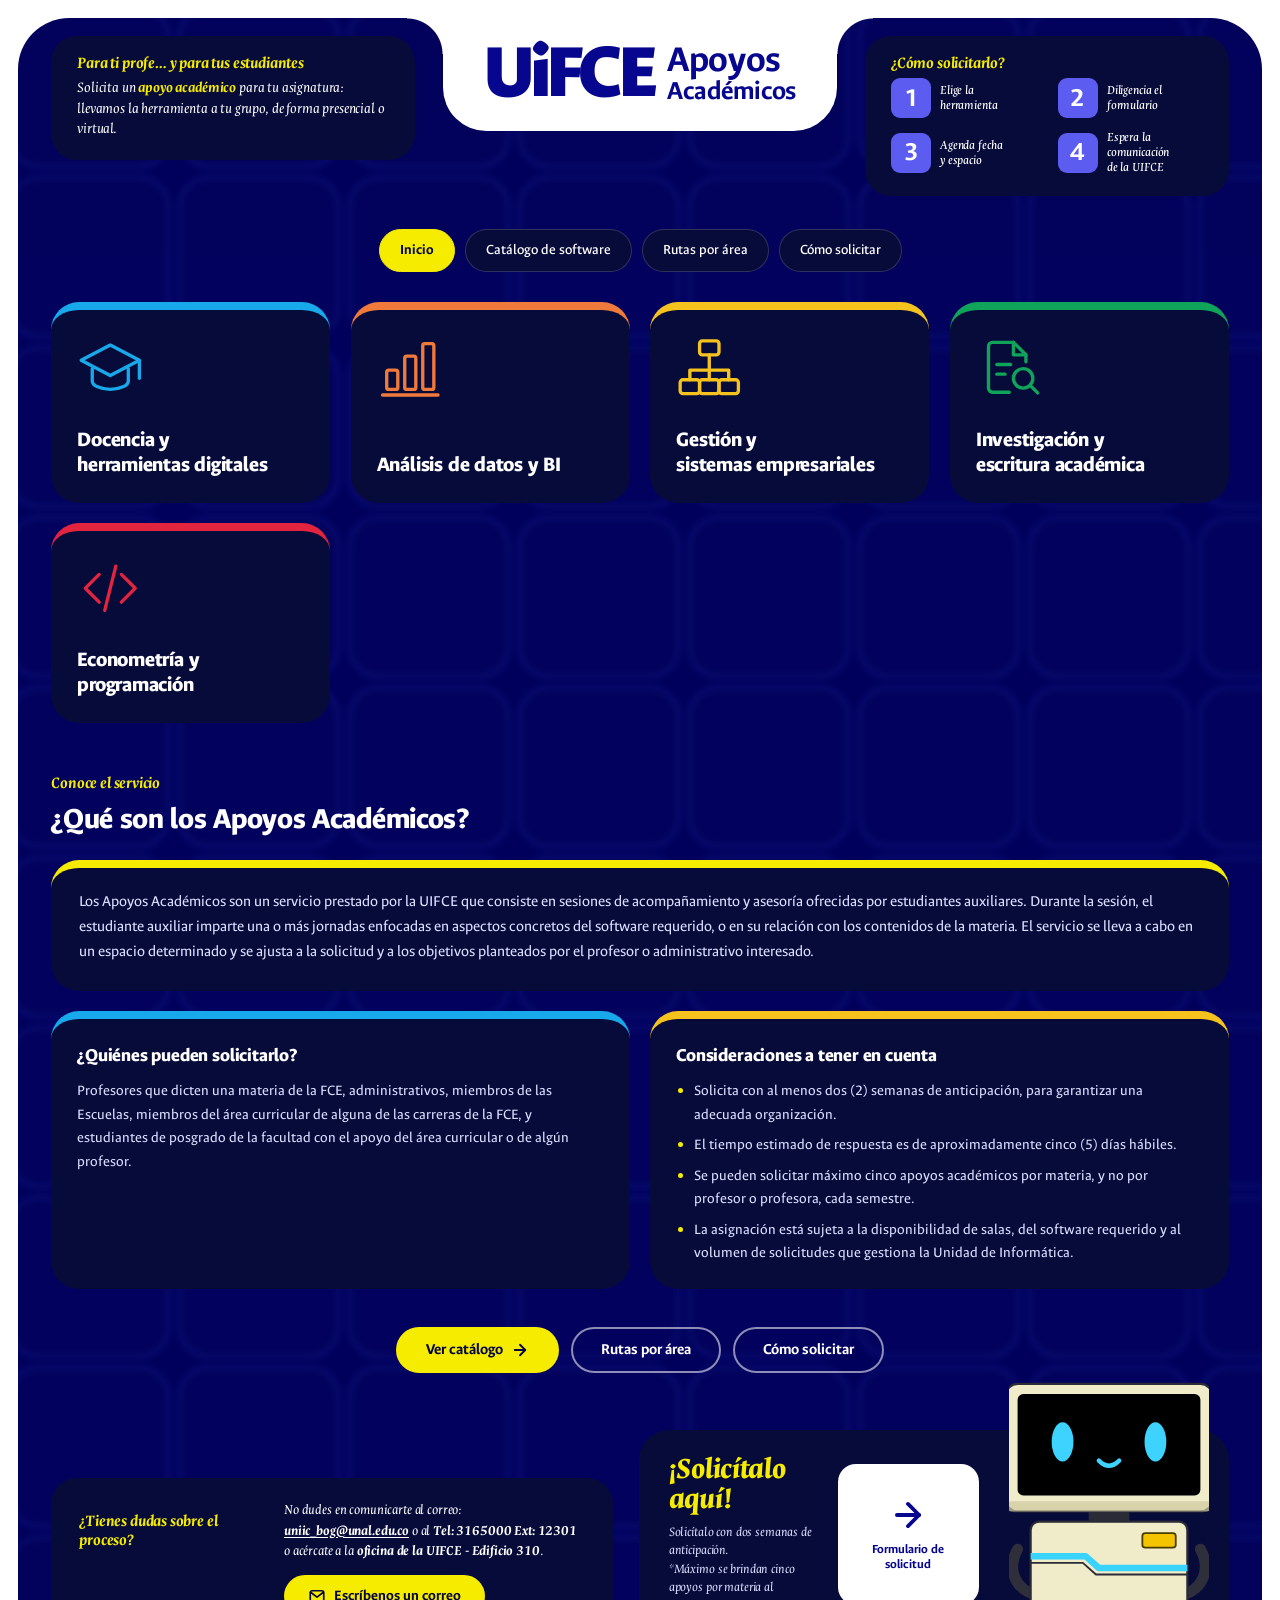
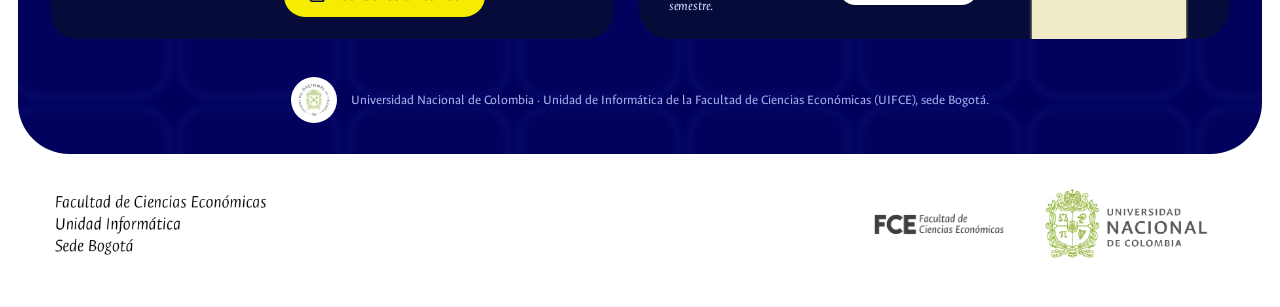
==== commit 2591aeb9: "Quita las tarjetas de cifras del inicio Co-Authored-By: Claude Sonnet 5.5 <noreply@anthropic.com>" ====
--- a/index.html
+++ b/index.html
@@ -197,13 +197,6 @@
       </div>
     </dialog>
 
-    <section class="stats" aria-label="Resumen de los Apoyos Académicos">
-      <div class="stat"><span class="stat-value">32</span><span class="stat-label">Softwares disponibles</span></div>
-      <div class="stat"><span class="stat-value">5</span><span class="stat-label">Áreas académicas</span></div>
-      <div class="stat"><span class="stat-value">5</span><span class="stat-label">Apoyos máx. por materia / semestre</span></div>
-      <div class="stat"><span class="stat-value">~5</span><span class="stat-label">Días hábiles de respuesta</span></div>
-    </section>
-
     <section class="info-section" aria-label="Qué son los Apoyos Académicos">
       <p class="kicker">Conoce el servicio</p>
       <h2>¿Qué son los Apoyos Académicos?</h2>
--- a/styles.css
+++ b/styles.css
@@ -329,7 +329,6 @@
 .area-card,
 .track,
 .step,
-.stat,
 .info-card,
 .page-head {
   position: relative;
@@ -477,46 +476,6 @@
   line-height: 1.15;
   color: var(--text-soft);
   text-wrap: balance;
-}
-
-/* ============================================================
-   Cifras
-   ============================================================ */
-
-.stats {
-  display: grid;
-  grid-template-columns: repeat(4, 1fr);
-  gap: clamp(14px, 1.6vw, 22px);
-  margin-top: clamp(22px, 2.4vw, 34px);
-}
-
-.stat:nth-child(1) { --accent: var(--c-docencia); }
-.stat:nth-child(2) { --accent: var(--c-analisis); }
-.stat:nth-child(3) { --accent: var(--c-gestion); }
-.stat:nth-child(4) { --accent: var(--c-investigacion); }
-
-.stat {
-  display: flex;
-  flex-direction: column;
-  gap: 2px;
-  padding: 16px 22px 18px;
-  border-top-width: 6px;
-}
-
-.stat-value {
-  font-variant-numeric: tabular-nums;
-  font-size: 2.2rem;
-  font-weight: 700;
-  line-height: 1.1;
-  color: var(--yellow);
-}
-
-.stat-label {
-  font-family: var(--font-accent);
-  font-style: italic;
-  font-size: 1.1rem;
-  line-height: 1.15;
-  color: var(--text-soft);
 }
 
 /* ============================================================
@@ -1357,7 +1316,6 @@
   .logo-tab { order: -1; justify-self: center; }
   .top-card { margin-top: 0; }
   .poster-bottom { grid-template-columns: 1fr; gap: 64px; }
-  .stats { grid-template-columns: repeat(2, 1fr); }
 }
 
 @media (max-width: 640px) {
@@ -1401,7 +1359,7 @@
 .logo-sub span:last-child  { font-size: clamp(1.15rem, 2.15vw, 2.05rem); }
 
 /* Textos de apoyo de la cartelera: cursiva en la misma familia */
-.kicker, .top-text, .mini-steps li, .stat-label, .help-text,
+.kicker, .top-text, .mini-steps li, .help-text,
 .cta-title, .cta-text, .note, .result-count, .card-meta dt, .group-count, .track-count {
   font-family: var(--font-accent);
   font-style: italic;
@@ -1412,7 +1370,6 @@
 .top-text { font-weight: 400; font-size: clamp(0.95rem, 1.1vw, 1.1rem); line-height: 1.35; }
 .top-text strong { font-weight: 700; }
 .mini-steps li { font-weight: 500; font-size: clamp(0.82rem, 0.95vw, 0.95rem); line-height: 1.15; }
-.stat-label { font-weight: 500; font-size: 0.9rem; }
 .help-text { font-weight: 400; font-size: clamp(0.9rem, 1.05vw, 1.02rem); line-height: 1.4; }
 .help-text strong { font-weight: 700; font-style: italic; }
 .cta-title { font-weight: 800; font-size: clamp(1.6rem, 2.4vw, 2.3rem); }
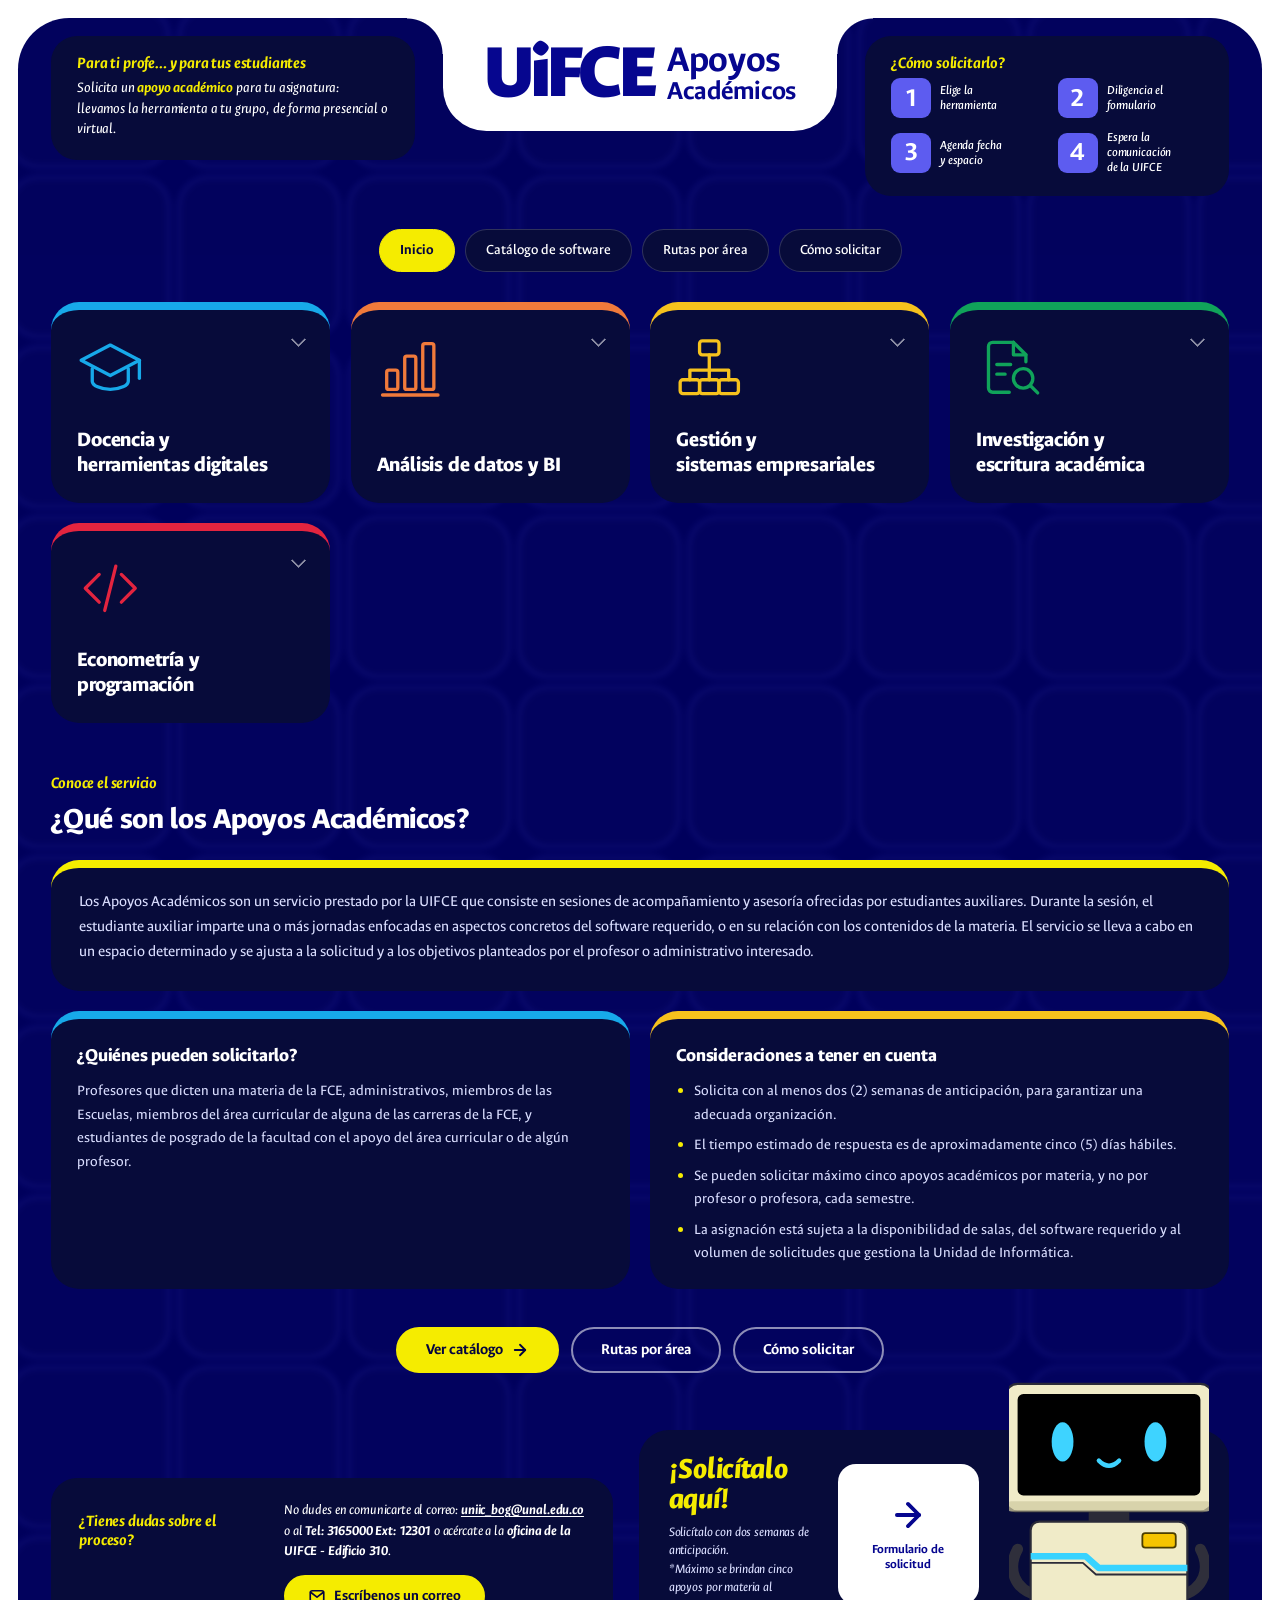
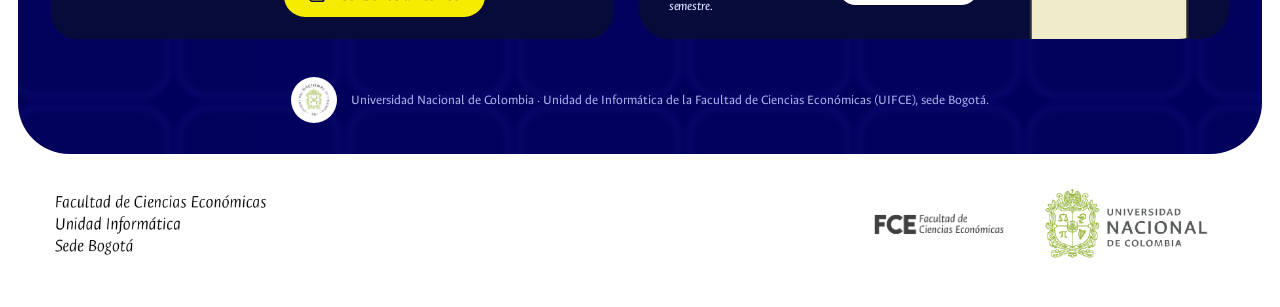
==== commit f15d1af4: "Cursivas en Ancizar Sans y flecha de desplegar en las categorías - Las cursivas amarillas y de apoyo" ====
--- a/index.html
+++ b/index.html
@@ -49,22 +49,27 @@
     <section class="area-grid" aria-label="Áreas académicas">
       <button type="button" class="area-card" data-area="Docencia y herramientas digitales" aria-haspopup="dialog" aria-controls="area-docencia-y-herramientas-digitales">
         <svg class="area-icon" viewBox="0 0 48 48" aria-hidden="true"><path d="M24 8 3 19l21 11 21-11L24 8Z"/><path d="M11 25v9c0 3 6 6 13 6s13-3 13-6v-9"/><path d="M45 19v13"/></svg>
+        <span class="area-chevron" aria-hidden="true"></span>
         <h2>Docencia y herramientas digitales</h2>
       </button>
       <button type="button" class="area-card" data-area="Análisis de datos y BI" aria-haspopup="dialog" aria-controls="area-analisis-de-datos-y-bi">
         <svg class="area-icon" viewBox="0 0 48 48" aria-hidden="true"><rect x="7" y="26" width="8" height="14" rx="1.5"/><rect x="20" y="16" width="8" height="24" rx="1.5"/><rect x="33" y="7" width="8" height="33" rx="1.5"/><path d="M4 44h40"/></svg>
+        <span class="area-chevron" aria-hidden="true"></span>
         <h2>Análisis de datos y BI</h2>
       </button>
       <button type="button" class="area-card" data-area="Gestión y sistemas empresariales" aria-haspopup="dialog" aria-controls="area-gestion-y-sistemas-empresariales">
         <svg class="area-icon" viewBox="0 0 48 48" aria-hidden="true"><rect x="17" y="5" width="14" height="10" rx="2"/><rect x="3" y="33" width="14" height="10" rx="2"/><rect x="17" y="33" width="14" height="10" rx="2"/><rect x="31" y="33" width="14" height="10" rx="2"/><path d="M24 15v18M10 33v-7h28v7"/></svg>
+        <span class="area-chevron" aria-hidden="true"></span>
         <h2>Gestión y sistemas empresariales</h2>
       </button>
       <button type="button" class="area-card" data-area="Investigación y escritura académica" aria-haspopup="dialog" aria-controls="area-investigacion-y-escritura-academica">
         <svg class="area-icon" viewBox="0 0 48 48" aria-hidden="true"><path d="M27 6H12a3 3 0 0 0-3 3v30a3 3 0 0 0 3 3h12"/><path d="M27 6l9 9v5"/><path d="M27 6v9h9"/><path d="M15 22h10M15 29h6"/><circle cx="34" cy="32" r="7"/><path d="m39.5 37.5 5 5"/></svg>
+        <span class="area-chevron" aria-hidden="true"></span>
         <h2>Investigación y escritura académica</h2>
       </button>
       <button type="button" class="area-card" data-area="Econometría y programación" aria-haspopup="dialog" aria-controls="area-econometria-y-programacion">
         <svg class="area-icon" viewBox="0 0 48 48" aria-hidden="true"><path d="m16 14-10 10 10 10M32 14l10 10-10 10M28 8l-8 32"/></svg>
+        <span class="area-chevron" aria-hidden="true"></span>
         <h2>Econometría y programación</h2>
       </button>
     </section>
--- a/styles.css
+++ b/styles.css
@@ -34,7 +34,7 @@
 
   --ease-out-strong: cubic-bezier(0.23, 1, 0.32, 1);
   --font-brand: "Ancizar Sans", "Inter", system-ui, -apple-system, "Segoe UI", sans-serif;
-  --font-accent: "Ancizar Serif", Georgia, serif;
+  --font-accent: "Ancizar Sans", "Inter", system-ui, sans-serif;
   --gutter: clamp(8px, 1.4vw, 20px);
 }
 
@@ -404,6 +404,25 @@
 }
 
 .area-card:active { transform: translateY(0) scale(0.99); }
+
+/* Flecha ligera: indica que la tarjeta se despliega (sin texto) */
+.area-chevron {
+  position: absolute;
+  top: 24px;
+  right: 26px;
+  width: 11px;
+  height: 11px;
+  border-right: 2.5px solid rgba(255, 255, 255, 0.55);
+  border-bottom: 2.5px solid rgba(255, 255, 255, 0.55);
+  border-radius: 1px;
+  transform: rotate(45deg);
+  transition: transform 0.2s var(--ease-out-strong), border-color 0.2s ease;
+}
+
+.area-card:hover .area-chevron {
+  border-color: var(--yellow);
+  transform: rotate(45deg) translate(2px, 2px);
+}
 
 .area-card h2 {
   font-size: clamp(1.3rem, 1.7vw, 1.6rem);
@@ -1344,6 +1363,8 @@
   .area-grid { gap: 12px; }
   .area-card { flex-direction: row; align-items: center; justify-content: flex-start; gap: 18px; min-height: 0; padding: 18px 20px; }
   .area-icon { flex: 0 0 auto; width: 52px; height: 52px; }
+  .area-chevron { top: 50%; right: 22px; margin-top: -8px; }
+  .area-card h2 { padding-right: 22px; }
 }
 
 /* ============================================================
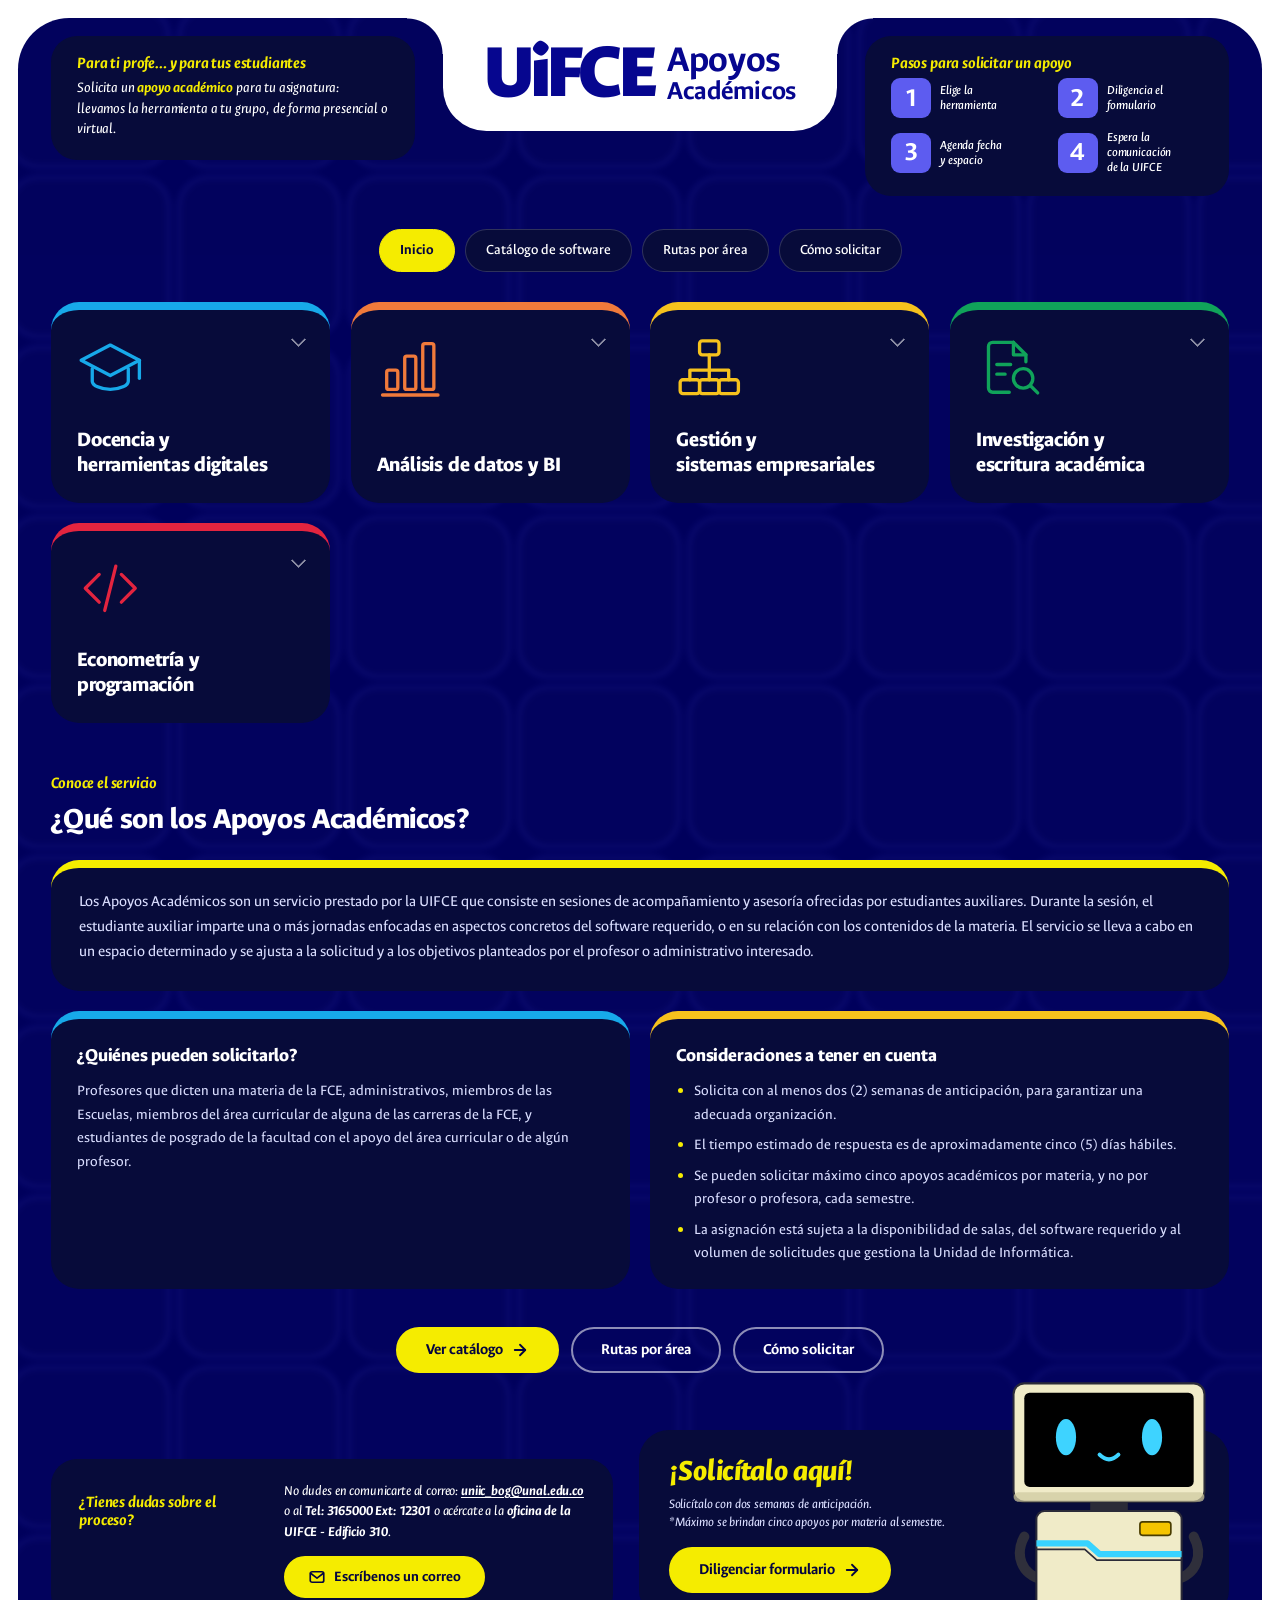
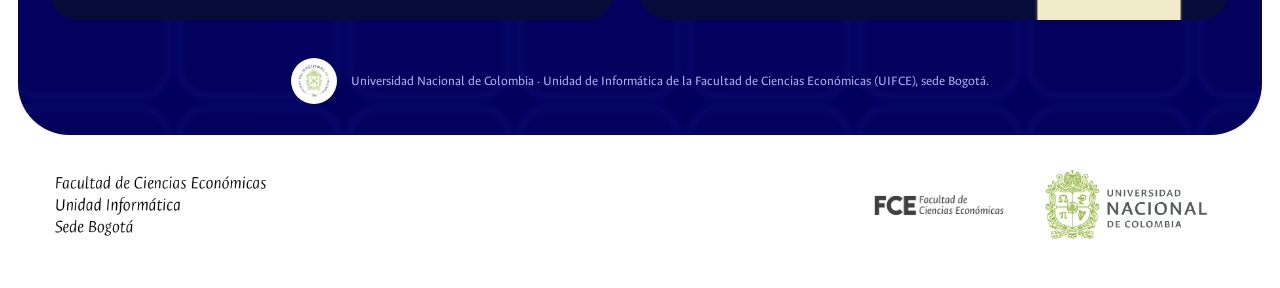
==== commit e3f1e093: "Botón de formulario del pie, título de pasos y revisión ortográfica - Pie: el cuadro blanco del form" ====
--- a/index.html
+++ b/index.html
@@ -27,7 +27,7 @@
       <span class="tab-face tab-official" role="img" aria-label="Logo oficial de la UIFCE: Unidad de Informática de la Facultad de Ciencias Económicas"></span>
     </a>
     <div class="top-card">
-      <p class="kicker">¿Cómo solicitarlo?</p>
+      <p class="kicker">Pasos para solicitar un apoyo</p>
       <ol class="mini-steps">
         <li><span class="step-chip">1</span><span>Elige la<br>herramienta</span></li>
         <li><span class="step-chip">2</span><span>Diligencia el<br>formulario</span></li>
@@ -93,7 +93,7 @@
           <li class="dlg-sw"><span class="dlg-sw-logo"><img src="assets/logos/gworkspace.svg" alt="" loading="lazy"></span><span class="dlg-sw-name">Google Workspace</span></li>
           <li class="dlg-sw"><span class="dlg-sw-logo"><img src="assets/logos/h5p.svg" alt="" loading="lazy"></span><span class="dlg-sw-name">H5P</span></li>
           <li class="dlg-sw"><span class="dlg-sw-logo"><img src="assets/logos/articulate.svg" alt="" loading="lazy"></span><span class="dlg-sw-name">Articulate</span></li>
-          <li class="dlg-sw"><span class="dlg-sw-logo"><img src="assets/logos/mind-manager.svg" alt="" loading="lazy"></span><span class="dlg-sw-name">Mind Manager</span></li>
+          <li class="dlg-sw"><span class="dlg-sw-logo"><img src="assets/logos/mind-manager.svg" alt="" loading="lazy"></span><span class="dlg-sw-name">MindManager</span></li>
           <li class="dlg-sw"><span class="dlg-sw-logo"><img src="assets/logos/ia.svg" alt="" loading="lazy"></span><span class="dlg-sw-name">Inteligencia Artificial (IA)</span></li>
         </ul>
         <div class="dlg-actions">
@@ -202,7 +202,7 @@
       </div>
     </dialog>
 
-    <section class="info-section" aria-label="Qué son los Apoyos Académicos">
+    <section class="info-section" aria-label="¿Qué son los Apoyos Académicos?">
       <p class="kicker">Conoce el servicio</p>
       <h2>¿Qué son los Apoyos Académicos?</h2>
       <div class="card info-lead">
@@ -244,8 +244,8 @@
       <div class="cta-copy">
         <p class="cta-title">¡Solicítalo aquí!</p>
         <p class="cta-text">Solicítalo con dos semanas de anticipación.<br>*Máximo se brindan cinco apoyos por materia al semestre.</p>
-      </div>
-      <a class="qr-box" href="https://forms.gle/RLfbg7KAtprvs5PY9" target="_blank" rel="noopener" aria-label="Abrir el formulario de solicitud de Apoyos Académicos"><svg viewBox="0 0 24 24" fill="none" stroke="currentColor" stroke-width="2.4" stroke-linecap="round" stroke-linejoin="round" aria-hidden="true"><line x1="5" y1="12" x2="19" y2="12"></line><polyline points="12 5 19 12 12 19"></polyline></svg><span>Formulario de solicitud</span></a>
+        <a class="btn cta-btn" href="https://forms.gle/RLfbg7KAtprvs5PY9" target="_blank" rel="noopener">Diligenciar formulario <svg viewBox="0 0 24 24" fill="none" stroke="currentColor" stroke-width="2.4" stroke-linecap="round" stroke-linejoin="round" aria-hidden="true"><line x1="5" y1="12" x2="19" y2="12"></line><polyline points="12 5 19 12 12 19"></polyline></svg></a>
+      </div>
       <div class="cta-robot" aria-hidden="true"><img src="assets/uifcito-cartelera.svg" alt=""></div>
     </div>
   </section>
--- a/styles.css
+++ b/styles.css
@@ -1166,40 +1166,7 @@
   color: var(--text-soft);
 }
 
-/* Recuadro blanco del QR: enlaza al formulario de solicitudes */
-.qr-box {
-  flex: 0 0 auto;
-  display: flex;
-  flex-direction: column;
-  align-items: center;
-  justify-content: center;
-  gap: 8px;
-  width: clamp(120px, 11vw, 160px);
-  aspect-ratio: 1;
-  padding: 10px;
-  border-radius: 18px;
-  background: #fff;
-  color: var(--logo);
-  font-size: 0.82rem;
-  font-weight: 700;
-  line-height: 1.2;
-  text-align: center;
-  text-decoration: none;
-  transition: transform 0.2s var(--ease-out-strong);
-}
-
-.qr-box:hover { transform: scale(1.04); }
-
-.qr-box svg {
-  width: 38px;
-  height: 38px;
-}
-
-.qr-box img {
-  width: 100%;
-  height: 100%;
-  object-fit: contain;
-}
+.cta-btn { margin-top: 16px; }
 
 /* Uifcito: la cabeza asoma sobre la tarjeta y el cuerpo queda recortado */
 .cta-robot {
@@ -1348,8 +1315,7 @@
   .help-card { grid-template-columns: 1fr; gap: 10px; }
   .help-mail { grid-column: 1; }
   .cta-card { flex-direction: column; align-items: flex-start; padding: 24px 24px 150px; }
-  .cta-robot { right: 12px; width: 150px; top: auto; height: 190px; border-radius: 0 0 30px 0; }
-  .qr-box { width: 130px; }
+  .cta-robot { right: 12px; width: 116px; top: auto; height: 142px; border-radius: 0 0 30px 0; }
   .panel-foot { flex-direction: column; text-align: center; }
   .gate-card { padding: 24px 22px 28px; }
   .tile-grid { grid-template-columns: repeat(2, 1fr); gap: 12px; }
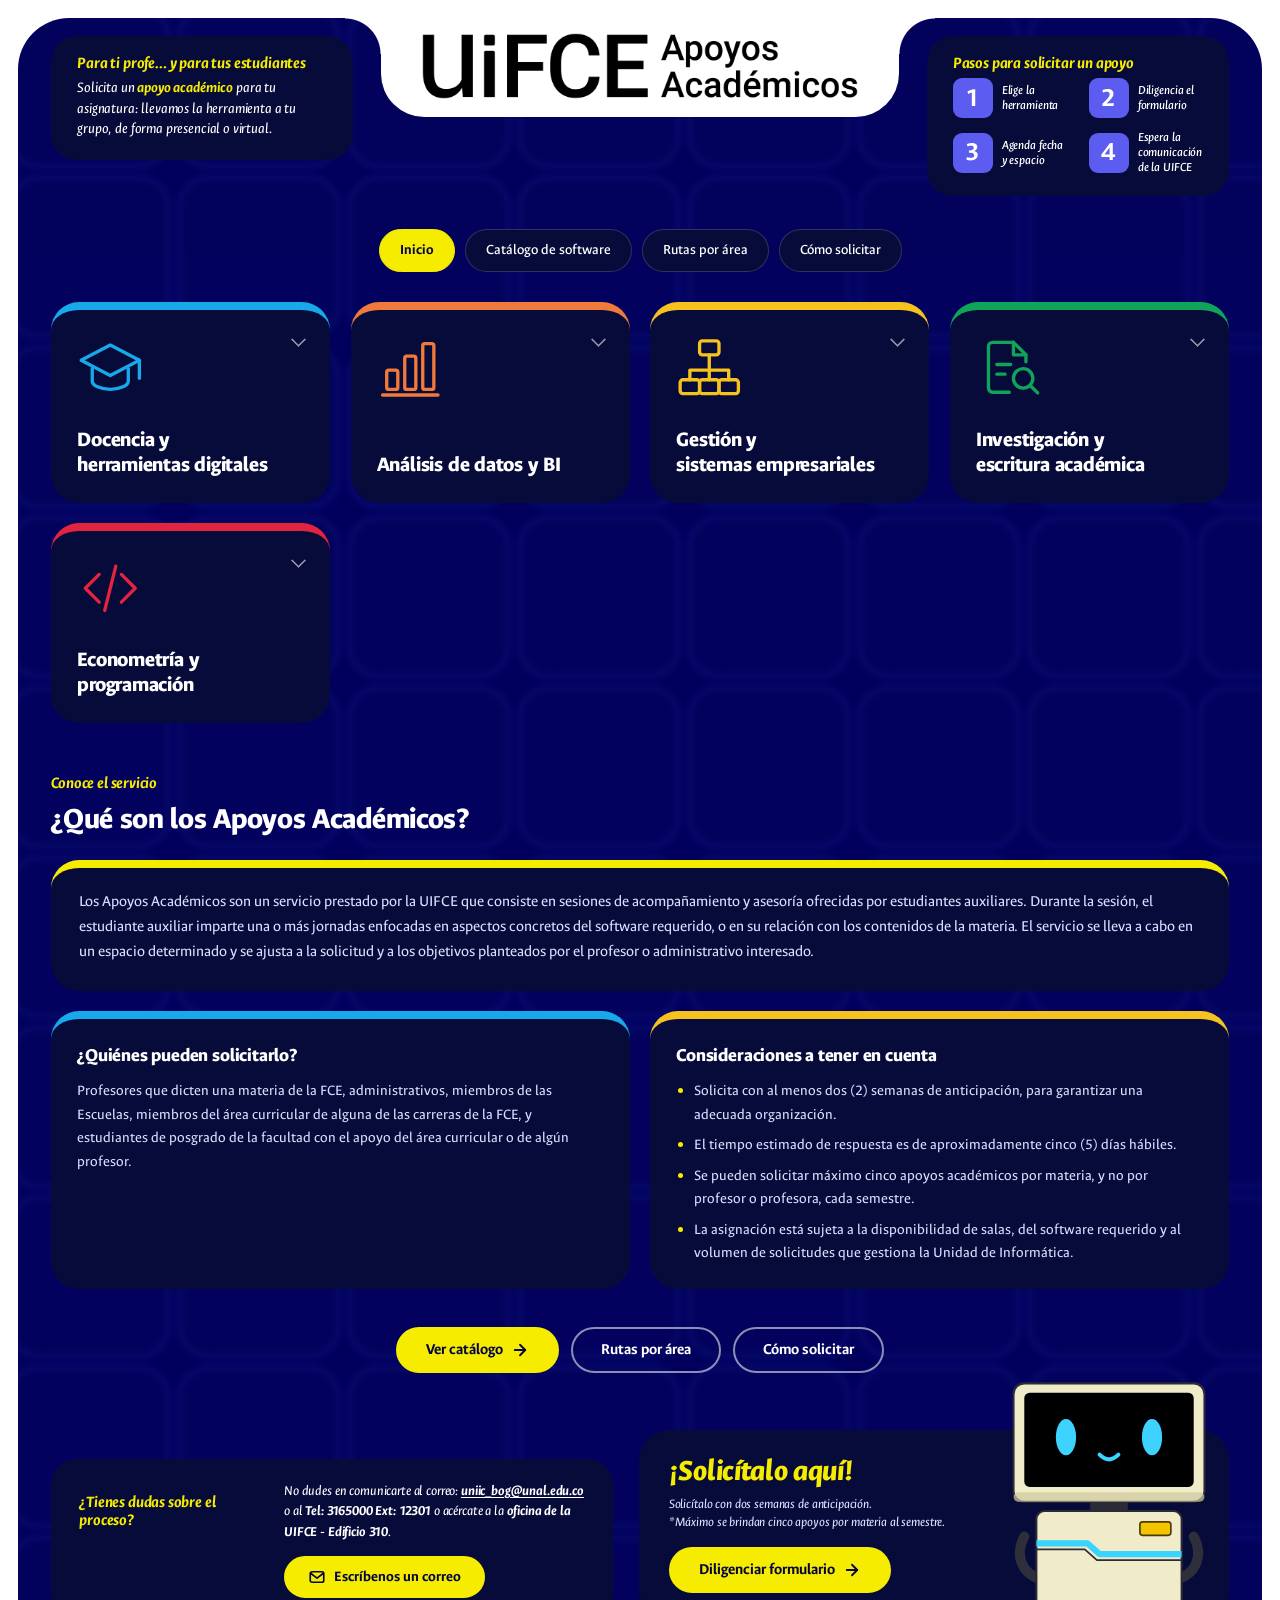
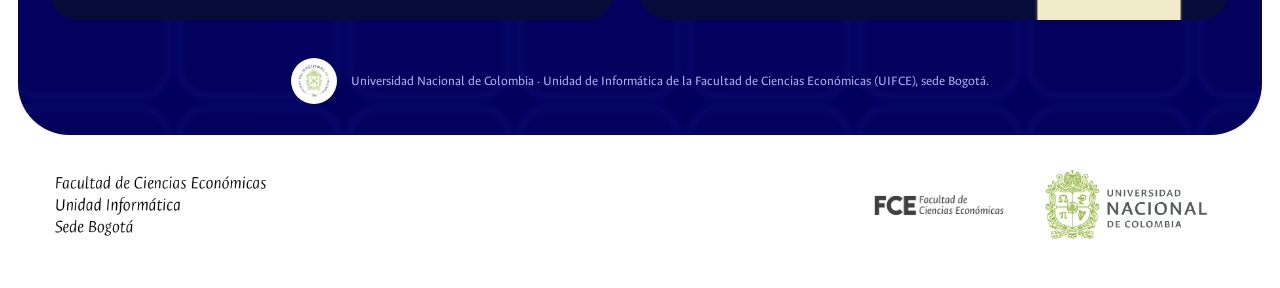
==== commit c0f1fe2b: "Logo Apoyos Académicos oficial, fichas con franja de categoría y tarjetas imprimibles - Logo del pro" ====
--- a/index.html
+++ b/index.html
@@ -23,8 +23,7 @@
       <p class="top-text">Solicita un <strong>apoyo académico</strong> para tu asignatura: llevamos la herramienta a tu grupo, de forma presencial o virtual.</p>
     </div>
     <a class="logo-tab" href="index.html" aria-label="UiFCE — Apoyos Académicos, ir al inicio">
-      <span class="tab-face tab-title"><span class="logo-mark">UiFCE</span><span class="logo-sub"><span>Apoyos</span><span>Académicos</span></span></span>
-      <span class="tab-face tab-official" role="img" aria-label="Logo oficial de la UIFCE: Unidad de Informática de la Facultad de Ciencias Económicas"></span>
+      <img class="logo-img" src="assets/logo-apoyos-academicos.png" alt="UiFCE — Apoyos Académicos" width="2400" height="364">
     </a>
     <div class="top-card">
       <p class="kicker">Pasos para solicitar un apoyo</p>
@@ -87,14 +86,14 @@
         <p class="card-desc">Plataformas para dictar clases, virtualizar contenidos, colaborar y usar la <strong>IA</strong> de forma responsable en tu docencia.</p>
         <p class="kicker dlg-sub">Apoyos que se dan en esta área</p>
         <ul class="dlg-logos">
-          <li class="dlg-sw"><span class="dlg-sw-logo"><img src="assets/logos/moodle.svg" alt="" loading="lazy"></span><span class="dlg-sw-name">Moodle</span></li>
-          <li class="dlg-sw"><span class="dlg-sw-logo"><img src="assets/logos/zoom.svg" alt="" loading="lazy"></span><span class="dlg-sw-name">Zoom</span></li>
-          <li class="dlg-sw"><span class="dlg-sw-logo"><img src="assets/logos/teams.svg" alt="" loading="lazy"></span><span class="dlg-sw-name">Microsoft Teams</span></li>
-          <li class="dlg-sw"><span class="dlg-sw-logo"><img src="assets/logos/gworkspace.svg" alt="" loading="lazy"></span><span class="dlg-sw-name">Google Workspace</span></li>
-          <li class="dlg-sw"><span class="dlg-sw-logo"><img src="assets/logos/h5p.svg" alt="" loading="lazy"></span><span class="dlg-sw-name">H5P</span></li>
-          <li class="dlg-sw"><span class="dlg-sw-logo"><img src="assets/logos/articulate.svg" alt="" loading="lazy"></span><span class="dlg-sw-name">Articulate</span></li>
-          <li class="dlg-sw"><span class="dlg-sw-logo"><img src="assets/logos/mind-manager.svg" alt="" loading="lazy"></span><span class="dlg-sw-name">MindManager</span></li>
-          <li class="dlg-sw"><span class="dlg-sw-logo"><img src="assets/logos/ia.svg" alt="" loading="lazy"></span><span class="dlg-sw-name">Inteligencia Artificial (IA)</span></li>
+          <li><button type="button" class="dlg-sw" data-sw="moodle" aria-haspopup="dialog" aria-label="Ver detalle de Moodle"><span class="dlg-sw-logo"><img src="assets/logos/moodle.svg" alt="" loading="lazy"></span><span class="dlg-sw-name">Moodle</span></button></li>
+          <li><button type="button" class="dlg-sw" data-sw="zoom" aria-haspopup="dialog" aria-label="Ver detalle de Zoom"><span class="dlg-sw-logo"><img src="assets/logos/zoom.svg" alt="" loading="lazy"></span><span class="dlg-sw-name">Zoom</span></button></li>
+          <li><button type="button" class="dlg-sw" data-sw="teams" aria-haspopup="dialog" aria-label="Ver detalle de Microsoft Teams"><span class="dlg-sw-logo"><img src="assets/logos/teams.svg" alt="" loading="lazy"></span><span class="dlg-sw-name">Microsoft Teams</span></button></li>
+          <li><button type="button" class="dlg-sw" data-sw="gworkspace" aria-haspopup="dialog" aria-label="Ver detalle de Google Workspace"><span class="dlg-sw-logo"><img src="assets/logos/gworkspace.svg" alt="" loading="lazy"></span><span class="dlg-sw-name">Google Workspace</span></button></li>
+          <li><button type="button" class="dlg-sw" data-sw="h5p" aria-haspopup="dialog" aria-label="Ver detalle de H5P"><span class="dlg-sw-logo"><img src="assets/logos/h5p.svg" alt="" loading="lazy"></span><span class="dlg-sw-name">H5P</span></button></li>
+          <li><button type="button" class="dlg-sw" data-sw="articulate" aria-haspopup="dialog" aria-label="Ver detalle de Articulate"><span class="dlg-sw-logo"><img src="assets/logos/articulate.svg" alt="" loading="lazy"></span><span class="dlg-sw-name">Articulate</span></button></li>
+          <li><button type="button" class="dlg-sw" data-sw="mind-manager" aria-haspopup="dialog" aria-label="Ver detalle de MindManager"><span class="dlg-sw-logo"><img src="assets/logos/mind-manager.svg" alt="" loading="lazy"></span><span class="dlg-sw-name">MindManager</span></button></li>
+          <li><button type="button" class="dlg-sw" data-sw="ia" aria-haspopup="dialog" aria-label="Ver detalle de Inteligencia Artificial (IA)"><span class="dlg-sw-logo"><img src="assets/logos/ia.svg" alt="" loading="lazy"></span><span class="dlg-sw-name">Inteligencia Artificial (IA)</span></button></li>
         </ul>
         <div class="dlg-actions">
           <a class="btn" href="catalogo.html#Docencia%20y%20herramientas%20digitales">Ver catálogo de software <svg viewBox="0 0 24 24" fill="none" stroke="currentColor" stroke-width="2.4" stroke-linecap="round" stroke-linejoin="round" aria-hidden="true"><line x1="5" y1="12" x2="19" y2="12"></line><polyline points="12 5 19 12 12 19"></polyline></svg></a>
@@ -114,14 +113,14 @@
         <p class="card-desc">Hojas de cálculo, bases de datos y tableros de BI para que tus estudiantes trabajen y visualicen información económica.</p>
         <p class="kicker dlg-sub">Apoyos que se dan en esta área</p>
         <ul class="dlg-logos">
-          <li class="dlg-sw"><span class="dlg-sw-logo"><img src="assets/logos/excel.svg" alt="" loading="lazy"></span><span class="dlg-sw-name">Excel</span></li>
-          <li class="dlg-sw"><span class="dlg-sw-logo"><img src="assets/logos/google-sheets.svg" alt="" loading="lazy"></span><span class="dlg-sw-name">Google Sheets</span></li>
-          <li class="dlg-sw"><span class="dlg-sw-logo"><img src="assets/logos/access.svg" alt="" loading="lazy"></span><span class="dlg-sw-name">Access</span></li>
-          <li class="dlg-sw"><span class="dlg-sw-logo"><img src="assets/logos/mysql.svg" alt="" loading="lazy"></span><span class="dlg-sw-name">MySQL</span></li>
-          <li class="dlg-sw"><span class="dlg-sw-logo"><img src="assets/logos/postgresql.svg" alt="" loading="lazy"></span><span class="dlg-sw-name">PostgreSQL</span></li>
-          <li class="dlg-sw"><span class="dlg-sw-logo"><img src="assets/logos/powerbi.svg" alt="" loading="lazy"></span><span class="dlg-sw-name">Power BI</span></li>
-          <li class="dlg-sw"><span class="dlg-sw-logo"><img src="assets/logos/tableau.svg" alt="" loading="lazy"></span><span class="dlg-sw-name">Tableau</span></li>
-          <li class="dlg-sw"><span class="dlg-sw-logo"><img src="assets/logos/looker.svg" alt="" loading="lazy"></span><span class="dlg-sw-name">Looker Studio</span></li>
+          <li><button type="button" class="dlg-sw" data-sw="excel" aria-haspopup="dialog" aria-label="Ver detalle de Excel"><span class="dlg-sw-logo"><img src="assets/logos/excel.svg" alt="" loading="lazy"></span><span class="dlg-sw-name">Excel</span></button></li>
+          <li><button type="button" class="dlg-sw" data-sw="google-sheets" aria-haspopup="dialog" aria-label="Ver detalle de Google Sheets"><span class="dlg-sw-logo"><img src="assets/logos/google-sheets.svg" alt="" loading="lazy"></span><span class="dlg-sw-name">Google Sheets</span></button></li>
+          <li><button type="button" class="dlg-sw" data-sw="access" aria-haspopup="dialog" aria-label="Ver detalle de Access"><span class="dlg-sw-logo"><img src="assets/logos/access.svg" alt="" loading="lazy"></span><span class="dlg-sw-name">Access</span></button></li>
+          <li><button type="button" class="dlg-sw" data-sw="mysql" aria-haspopup="dialog" aria-label="Ver detalle de MySQL"><span class="dlg-sw-logo"><img src="assets/logos/mysql.svg" alt="" loading="lazy"></span><span class="dlg-sw-name">MySQL</span></button></li>
+          <li><button type="button" class="dlg-sw" data-sw="postgresql" aria-haspopup="dialog" aria-label="Ver detalle de PostgreSQL"><span class="dlg-sw-logo"><img src="assets/logos/postgresql.svg" alt="" loading="lazy"></span><span class="dlg-sw-name">PostgreSQL</span></button></li>
+          <li><button type="button" class="dlg-sw" data-sw="powerbi" aria-haspopup="dialog" aria-label="Ver detalle de Power BI"><span class="dlg-sw-logo"><img src="assets/logos/powerbi.svg" alt="" loading="lazy"></span><span class="dlg-sw-name">Power BI</span></button></li>
+          <li><button type="button" class="dlg-sw" data-sw="tableau" aria-haspopup="dialog" aria-label="Ver detalle de Tableau"><span class="dlg-sw-logo"><img src="assets/logos/tableau.svg" alt="" loading="lazy"></span><span class="dlg-sw-name">Tableau</span></button></li>
+          <li><button type="button" class="dlg-sw" data-sw="looker" aria-haspopup="dialog" aria-label="Ver detalle de Looker Studio"><span class="dlg-sw-logo"><img src="assets/logos/looker.svg" alt="" loading="lazy"></span><span class="dlg-sw-name">Looker Studio</span></button></li>
         </ul>
         <div class="dlg-actions">
           <a class="btn" href="catalogo.html#An%C3%A1lisis%20de%20datos%20y%20BI">Ver catálogo de software <svg viewBox="0 0 24 24" fill="none" stroke="currentColor" stroke-width="2.4" stroke-linecap="round" stroke-linejoin="round" aria-hidden="true"><line x1="5" y1="12" x2="19" y2="12"></line><polyline points="12 5 19 12 12 19"></polyline></svg></a>
@@ -141,12 +140,12 @@
         <p class="card-desc">Software contable, ERP y de procesos para llevar a la práctica tus clases de administración, contabilidad y gestión.</p>
         <p class="kicker dlg-sub">Apoyos que se dan en esta área</p>
         <ul class="dlg-logos">
-          <li class="dlg-sw"><span class="dlg-sw-logo"><img src="assets/logos/odoo.svg" alt="" loading="lazy"></span><span class="dlg-sw-name">Odoo</span></li>
-          <li class="dlg-sw"><span class="dlg-sw-logo"><img src="assets/logos/sap.svg" alt="" loading="lazy"></span><span class="dlg-sw-name">SAP</span></li>
-          <li class="dlg-sw"><span class="dlg-sw-logo"><img src="assets/logos/siigo.svg" alt="" loading="lazy"></span><span class="dlg-sw-name">Siigo</span></li>
-          <li class="dlg-sw"><span class="dlg-sw-logo"><img src="assets/logos/world-office.svg" alt="" loading="lazy"></span><span class="dlg-sw-name">World Office</span></li>
-          <li class="dlg-sw"><span class="dlg-sw-logo"><img src="assets/logos/bizagi.svg" alt="" loading="lazy"></span><span class="dlg-sw-name">Bizagi</span></li>
-          <li class="dlg-sw"><span class="dlg-sw-logo"><img src="assets/logos/trello.svg" alt="" loading="lazy"></span><span class="dlg-sw-name">Trello</span></li>
+          <li><button type="button" class="dlg-sw" data-sw="odoo" aria-haspopup="dialog" aria-label="Ver detalle de Odoo"><span class="dlg-sw-logo"><img src="assets/logos/odoo.svg" alt="" loading="lazy"></span><span class="dlg-sw-name">Odoo</span></button></li>
+          <li><button type="button" class="dlg-sw" data-sw="sap" aria-haspopup="dialog" aria-label="Ver detalle de SAP"><span class="dlg-sw-logo"><img src="assets/logos/sap.svg" alt="" loading="lazy"></span><span class="dlg-sw-name">SAP</span></button></li>
+          <li><button type="button" class="dlg-sw" data-sw="siigo" aria-haspopup="dialog" aria-label="Ver detalle de Siigo"><span class="dlg-sw-logo"><img src="assets/logos/siigo.svg" alt="" loading="lazy"></span><span class="dlg-sw-name">Siigo</span></button></li>
+          <li><button type="button" class="dlg-sw" data-sw="world-office" aria-haspopup="dialog" aria-label="Ver detalle de World Office"><span class="dlg-sw-logo"><img src="assets/logos/world-office.svg" alt="" loading="lazy"></span><span class="dlg-sw-name">World Office</span></button></li>
+          <li><button type="button" class="dlg-sw" data-sw="bizagi" aria-haspopup="dialog" aria-label="Ver detalle de Bizagi"><span class="dlg-sw-logo"><img src="assets/logos/bizagi.svg" alt="" loading="lazy"></span><span class="dlg-sw-name">Bizagi</span></button></li>
+          <li><button type="button" class="dlg-sw" data-sw="trello" aria-haspopup="dialog" aria-label="Ver detalle de Trello"><span class="dlg-sw-logo"><img src="assets/logos/trello.svg" alt="" loading="lazy"></span><span class="dlg-sw-name">Trello</span></button></li>
         </ul>
         <div class="dlg-actions">
           <a class="btn" href="catalogo.html#Gesti%C3%B3n%20y%20sistemas%20empresariales">Ver catálogo de software <svg viewBox="0 0 24 24" fill="none" stroke="currentColor" stroke-width="2.4" stroke-linecap="round" stroke-linejoin="round" aria-hidden="true"><line x1="5" y1="12" x2="19" y2="12"></line><polyline points="12 5 19 12 12 19"></polyline></svg></a>
@@ -166,12 +165,12 @@
         <p class="card-desc">Herramientas para redactar, referenciar y analizar información cualitativa o espacial en tus investigaciones y en las tesis que diriges.</p>
         <p class="kicker dlg-sub">Apoyos que se dan en esta área</p>
         <ul class="dlg-logos">
-          <li class="dlg-sw"><span class="dlg-sw-logo"><img src="assets/logos/word.svg" alt="" loading="lazy"></span><span class="dlg-sw-name">Word</span></li>
-          <li class="dlg-sw"><span class="dlg-sw-logo"><img src="assets/logos/latex.svg" alt="" loading="lazy"></span><span class="dlg-sw-name">LaTeX</span></li>
-          <li class="dlg-sw"><span class="dlg-sw-logo"><img src="assets/logos/zotero.svg" alt="" loading="lazy"></span><span class="dlg-sw-name">Zotero</span></li>
-          <li class="dlg-sw"><span class="dlg-sw-logo"><img src="assets/logos/mendeley.svg" alt="" loading="lazy"></span><span class="dlg-sw-name">Mendeley</span></li>
-          <li class="dlg-sw"><span class="dlg-sw-logo"><img src="assets/logos/nvivo.svg" alt="" loading="lazy"></span><span class="dlg-sw-name">NVivo</span></li>
-          <li class="dlg-sw"><span class="dlg-sw-logo"><img src="assets/logos/qgis.svg" alt="" loading="lazy"></span><span class="dlg-sw-name">QGIS</span></li>
+          <li><button type="button" class="dlg-sw" data-sw="word" aria-haspopup="dialog" aria-label="Ver detalle de Word"><span class="dlg-sw-logo"><img src="assets/logos/word.svg" alt="" loading="lazy"></span><span class="dlg-sw-name">Word</span></button></li>
+          <li><button type="button" class="dlg-sw" data-sw="latex" aria-haspopup="dialog" aria-label="Ver detalle de LaTeX"><span class="dlg-sw-logo"><img src="assets/logos/latex.svg" alt="" loading="lazy"></span><span class="dlg-sw-name">LaTeX</span></button></li>
+          <li><button type="button" class="dlg-sw" data-sw="zotero" aria-haspopup="dialog" aria-label="Ver detalle de Zotero"><span class="dlg-sw-logo"><img src="assets/logos/zotero.svg" alt="" loading="lazy"></span><span class="dlg-sw-name">Zotero</span></button></li>
+          <li><button type="button" class="dlg-sw" data-sw="mendeley" aria-haspopup="dialog" aria-label="Ver detalle de Mendeley"><span class="dlg-sw-logo"><img src="assets/logos/mendeley.svg" alt="" loading="lazy"></span><span class="dlg-sw-name">Mendeley</span></button></li>
+          <li><button type="button" class="dlg-sw" data-sw="nvivo" aria-haspopup="dialog" aria-label="Ver detalle de NVivo"><span class="dlg-sw-logo"><img src="assets/logos/nvivo.svg" alt="" loading="lazy"></span><span class="dlg-sw-name">NVivo</span></button></li>
+          <li><button type="button" class="dlg-sw" data-sw="qgis" aria-haspopup="dialog" aria-label="Ver detalle de QGIS"><span class="dlg-sw-logo"><img src="assets/logos/qgis.svg" alt="" loading="lazy"></span><span class="dlg-sw-name">QGIS</span></button></li>
         </ul>
         <div class="dlg-actions">
           <a class="btn" href="catalogo.html#Investigaci%C3%B3n%20y%20escritura%20acad%C3%A9mica">Ver catálogo de software <svg viewBox="0 0 24 24" fill="none" stroke="currentColor" stroke-width="2.4" stroke-linecap="round" stroke-linejoin="round" aria-hidden="true"><line x1="5" y1="12" x2="19" y2="12"></line><polyline points="12 5 19 12 12 19"></polyline></svg></a>
@@ -191,10 +190,10 @@
         <p class="card-desc">Lenguajes y paquetes estadísticos para llevar la econometría, la modelación y la ciencia de datos a tus cursos.</p>
         <p class="kicker dlg-sub">Apoyos que se dan en esta área</p>
         <ul class="dlg-logos">
-          <li class="dlg-sw"><span class="dlg-sw-logo"><img src="assets/logos/python.svg" alt="" loading="lazy"></span><span class="dlg-sw-name">Python</span></li>
-          <li class="dlg-sw"><span class="dlg-sw-logo"><img src="assets/logos/rstudio.svg" alt="" loading="lazy"></span><span class="dlg-sw-name">RStudio (R)</span></li>
-          <li class="dlg-sw"><span class="dlg-sw-logo"><img src="assets/logos/stata.svg" alt="" loading="lazy"></span><span class="dlg-sw-name">STATA</span></li>
-          <li class="dlg-sw"><span class="dlg-sw-logo"><img src="assets/logos/matlab.png" alt="" loading="lazy"></span><span class="dlg-sw-name">MATLAB</span></li>
+          <li><button type="button" class="dlg-sw" data-sw="python" aria-haspopup="dialog" aria-label="Ver detalle de Python"><span class="dlg-sw-logo"><img src="assets/logos/python.svg" alt="" loading="lazy"></span><span class="dlg-sw-name">Python</span></button></li>
+          <li><button type="button" class="dlg-sw" data-sw="rstudio" aria-haspopup="dialog" aria-label="Ver detalle de RStudio (R)"><span class="dlg-sw-logo"><img src="assets/logos/rstudio.svg" alt="" loading="lazy"></span><span class="dlg-sw-name">RStudio (R)</span></button></li>
+          <li><button type="button" class="dlg-sw" data-sw="stata" aria-haspopup="dialog" aria-label="Ver detalle de STATA"><span class="dlg-sw-logo"><img src="assets/logos/stata.svg" alt="" loading="lazy"></span><span class="dlg-sw-name">STATA</span></button></li>
+          <li><button type="button" class="dlg-sw" data-sw="matlab" aria-haspopup="dialog" aria-label="Ver detalle de MATLAB"><span class="dlg-sw-logo"><img src="assets/logos/matlab.png" alt="" loading="lazy"></span><span class="dlg-sw-name">MATLAB</span></button></li>
         </ul>
         <div class="dlg-actions">
           <a class="btn" href="catalogo.html#Econometr%C3%ADa%20y%20programaci%C3%B3n">Ver catálogo de software <svg viewBox="0 0 24 24" fill="none" stroke="currentColor" stroke-width="2.4" stroke-linecap="round" stroke-linejoin="round" aria-hidden="true"><line x1="5" y1="12" x2="19" y2="12"></line><polyline points="12 5 19 12 12 19"></polyline></svg></a>
@@ -259,6 +258,7 @@
 
 <img class="banner-institucional" src="assets/banner-institucional.svg" alt="UIFCE — Unidad de Informática, Facultad de Ciencias Económicas, Universidad Nacional de Colombia, sede Bogotá">
 
+<script src="software.js"></script>
 <script src="areas.js"></script>
 </body>
 </html>
--- a/styles.css
+++ b/styles.css
@@ -165,46 +165,11 @@
   text-decoration: none;
 }
 
-/* La pestaña alterna entre el título y el logo oficial de la UIFCE */
-.tab-face {
-  grid-area: 1 / 1;
-  display: flex;
-  align-items: center;
-  gap: clamp(8px, 1vw, 14px);
-}
-
-.tab-title { animation: tab-title 12s ease-in-out infinite; }
-
-.tab-official {
-  position: relative;
-  opacity: 0;
-  animation: tab-official 12s ease-in-out infinite;
-}
-
-.tab-official::before {
-  content: "";
-  position: absolute;
-  inset: calc(-1 * clamp(6px, 0.9vw, 14px)) -8px calc(-1 * clamp(8px, 1vw, 16px));
-  background: var(--logo);
-  -webkit-mask: url("assets/logo-uifce.png") center / contain no-repeat;
-  mask: url("assets/logo-uifce.png") center / contain no-repeat;
-}
-
-@keyframes tab-title {
-  0%, 42% { opacity: 1; }
-  50%, 92% { opacity: 0; }
-  100% { opacity: 1; }
-}
-
-@keyframes tab-official {
-  0%, 42% { opacity: 0; }
-  50%, 92% { opacity: 1; }
-  100% { opacity: 0; }
-}
-
-@media (prefers-reduced-motion: reduce) {
-  .tab-title, .tab-official { animation: none !important; }
-  .tab-official { opacity: 0; }
+/* Logo del proyecto: marca UiFCE original con "Apoyos Académicos" al lado */
+.logo-img {
+  display: block;
+  width: clamp(250px, 34vw, 540px);
+  height: auto;
 }
 
 .logo-tab::before,
@@ -226,27 +191,6 @@
   left: 100%;
   background: radial-gradient(circle at 100% 100%, transparent 35px, #fff 36px);
 }
-
-.logo-mark {
-  font-family: var(--font-brand);
-  font-weight: 700;
-  font-size: clamp(3rem, 6.2vw, 6rem);
-  line-height: 1;
-  letter-spacing: -0.04em;
-  -webkit-text-stroke: 0.03em currentColor;
-}
-
-.logo-sub {
-  display: flex;
-  flex-direction: column;
-  font-family: var(--font-brand);
-  font-weight: 600;
-  line-height: 0.92;
-  color: var(--logo);
-}
-
-.logo-sub span:first-child { font-size: clamp(1.9rem, 3.5vw, 3.3rem); }
-.logo-sub span:last-child  { font-size: clamp(1.45rem, 2.7vw, 2.55rem); }
 
 /* Mini pasos (¿Cómo solicitarlo?) */
 .mini-steps {
@@ -477,9 +421,10 @@
   width: 68px;
   height: 68px;
   padding: 10px;
-  border: 4px solid var(--yellow);
+  border: 2px solid rgba(255, 255, 255, 0.18);
+  border-top: 6px solid var(--accent, var(--yellow));
   border-radius: 18px;
-  background: var(--poster-bg);
+  background: var(--card);
 }
 
 .dlg-sw-logo img {
@@ -740,9 +685,11 @@
   width: 100%;
   aspect-ratio: 1;
   padding: clamp(8px, 1vw, 14px) clamp(8px, 1vw, 14px) clamp(12px, 1.4vw, 18px);
-  border: clamp(8px, 1vw, 13px) solid var(--yellow);
+  /* Ficha estilo cartelera: fondo azul marino, borde tenue y franja superior del color del área */
+  border: 2px solid rgba(255, 255, 255, 0.18);
+  border-top: clamp(8px, 1vw, 12px) solid var(--accent, var(--yellow));
   border-radius: clamp(24px, 2.6vw, 36px);
-  background: var(--poster-bg);
+  background: var(--card);
   color: var(--text);
   font: inherit;
   cursor: pointer;
@@ -751,7 +698,9 @@
 
 .sw-tile:hover {
   transform: translateY(-4px);
-  box-shadow: 0 10px 26px rgba(245, 236, 0, 0.28);
+  box-shadow: 0 10px 26px color-mix(in srgb, var(--accent, var(--yellow)) 35%, transparent);
+  border-color: color-mix(in srgb, var(--accent, var(--yellow)) 60%, transparent);
+  border-top-color: var(--accent, var(--yellow));
 }
 
 .sw-tile:active { transform: scale(0.98); }
@@ -818,9 +767,10 @@
   width: 78px;
   height: 78px;
   padding: 10px;
-  border: 5px solid var(--yellow);
+  border: 2px solid rgba(255, 255, 255, 0.18);
+  border-top: 7px solid var(--accent, var(--yellow));
   border-radius: 20px;
-  background: var(--poster-bg);
+  background: var(--card);
 }
 
 .dlg-logo img {
@@ -1321,7 +1271,7 @@
   .tile-grid { grid-template-columns: repeat(2, 1fr); gap: 12px; }
   .sw-name { font-size: 0.95rem; }
   .dlg-head { padding: 16px 16px 8px; gap: 12px; }
-  .dlg-logo { width: 60px; height: 60px; border-width: 4px; }
+  .dlg-logo { width: 60px; height: 60px; border-width: 2px; border-top-width: 6px; }
   .dlg-body { padding: 4px 16px 22px; }
   .area-tag { border-radius: 12px; line-height: 1.25; }
 
@@ -1339,11 +1289,6 @@
 
 h1, h2, h3 { font-weight: 800; letter-spacing: -0.01em; }
 
-/* Logo de la pestaña: peso máximo en lugar del trazo artificial */
-.logo-mark { font-weight: 900; -webkit-text-stroke: 0; letter-spacing: -0.045em; }
-.logo-sub { font-family: var(--font-brand); font-weight: 700; line-height: 0.95; letter-spacing: -0.02em; }
-.logo-sub span:first-child { font-size: clamp(1.6rem, 3vw, 2.9rem); }
-.logo-sub span:last-child  { font-size: clamp(1.15rem, 2.15vw, 2.05rem); }
 
 /* Textos de apoyo de la cartelera: cursiva en la misma familia */
 .kicker, .top-text, .mini-steps li, .help-text,
@@ -1365,3 +1310,49 @@
 .result-count { font-size: 1rem; }
 .card-meta dt { font-weight: 700; font-size: 0.95rem; }
 .group-count, .track-count { font-weight: 700; font-size: 1rem; }
+
+/* ============================================================
+   Apoyos clicables fuera del catálogo (inicio y rutas por área)
+   ============================================================ */
+
+.dlg-sw,
+.sw-link {
+  font: inherit;
+  color: inherit;
+  background: none;
+  border: 0;
+  cursor: pointer;
+  transition: transform 0.2s var(--ease-out-strong);
+}
+
+.dlg-sw { width: 100%; padding: 4px 0; border-radius: 14px; }
+.dlg-sw:hover { transform: translateY(-3px); }
+.dlg-sw:hover .dlg-sw-logo { border-color: rgba(255, 255, 255, 0.4); border-top-color: var(--accent, var(--yellow)); }
+.dlg-sw:hover .dlg-sw-name { color: var(--text); }
+
+.sw-link {
+  display: flex;
+  align-items: center;
+  gap: 10px;
+  width: 100%;
+  padding: 4px 8px;
+  margin: -4px -8px;
+  border-radius: 10px;
+  text-align: left;
+  font-size: inherit;
+}
+.sw-link:hover { background: rgba(255, 255, 255, 0.07); transform: translateX(3px); }
+.sw-link::after {
+  content: "";
+  flex: 0 0 auto;
+  width: 7px;
+  height: 7px;
+  margin-left: auto;
+  border-right: 2px solid var(--accent, var(--yellow));
+  border-top: 2px solid var(--accent, var(--yellow));
+  transform: rotate(45deg);
+  opacity: 0.7;
+}
+
+.dlg-sw:focus-visible,
+.sw-link:focus-visible { outline: 2px solid var(--yellow); outline-offset: 2px; }
